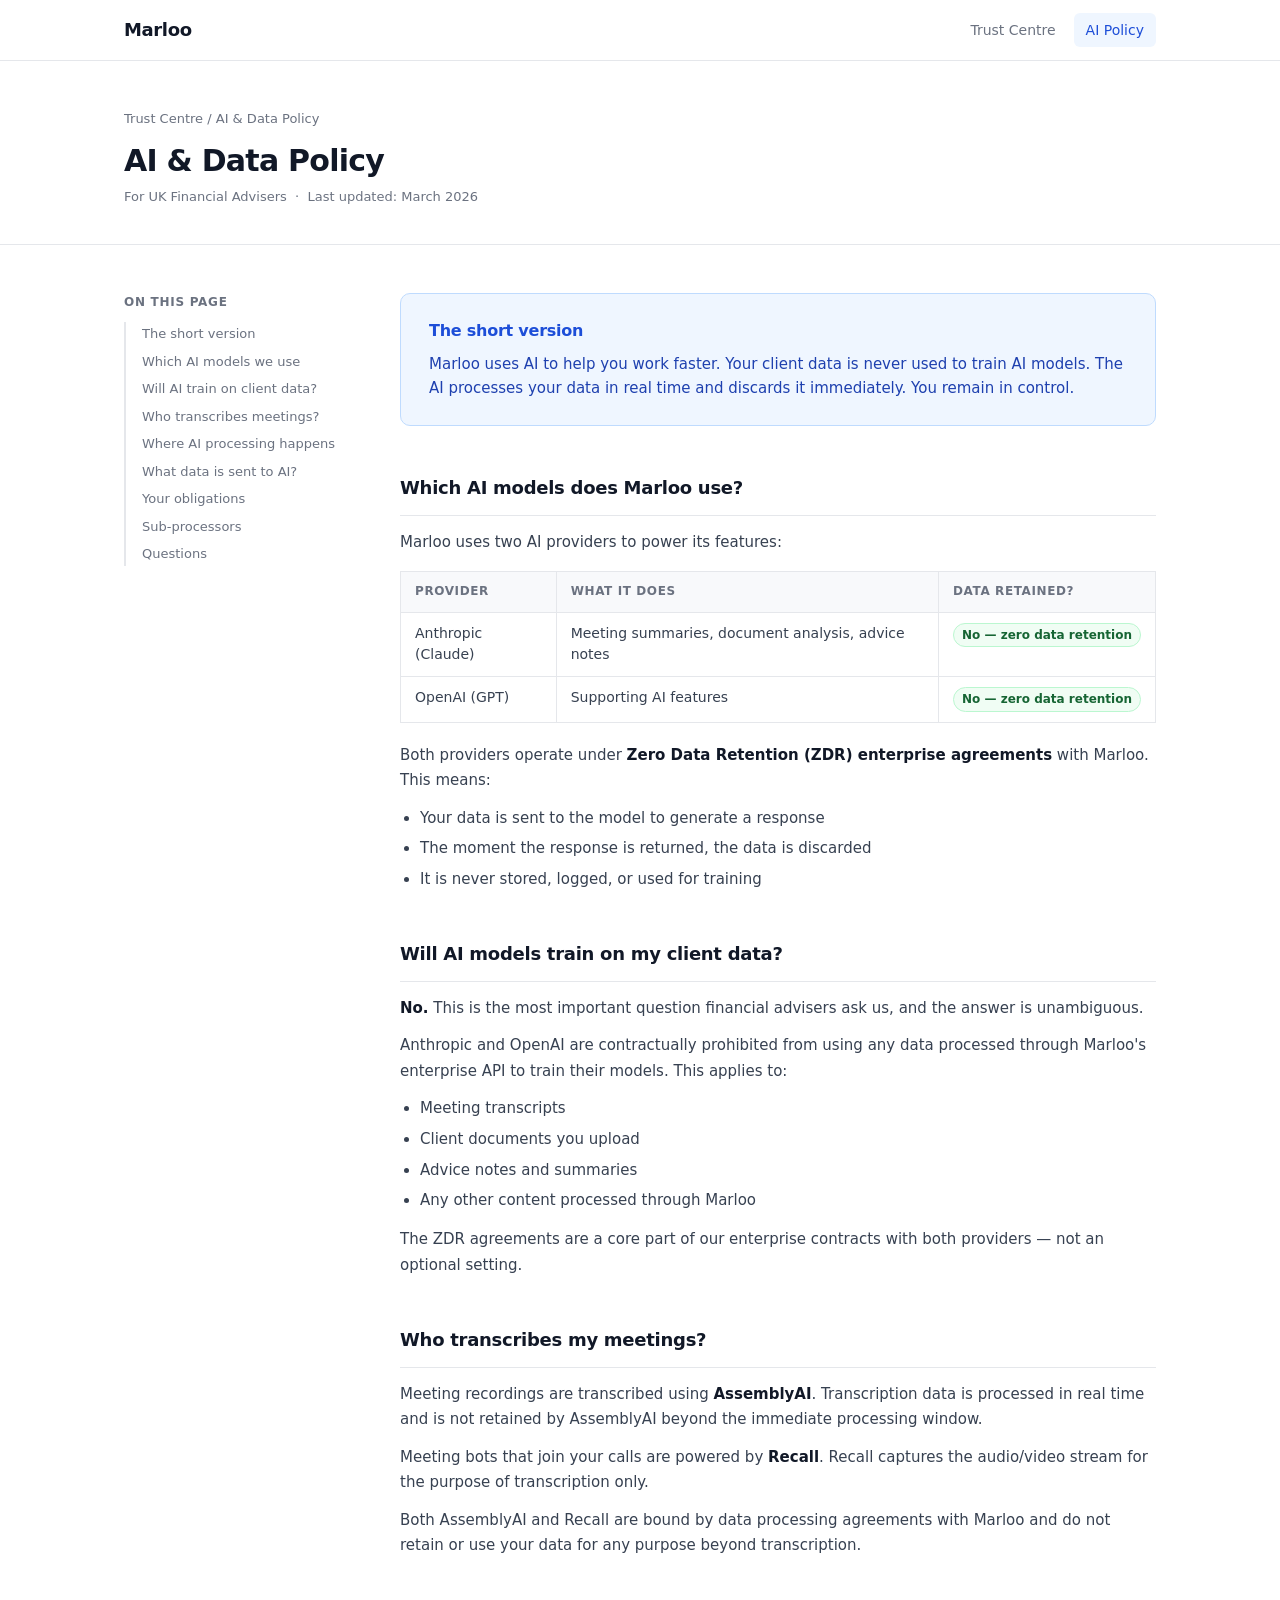
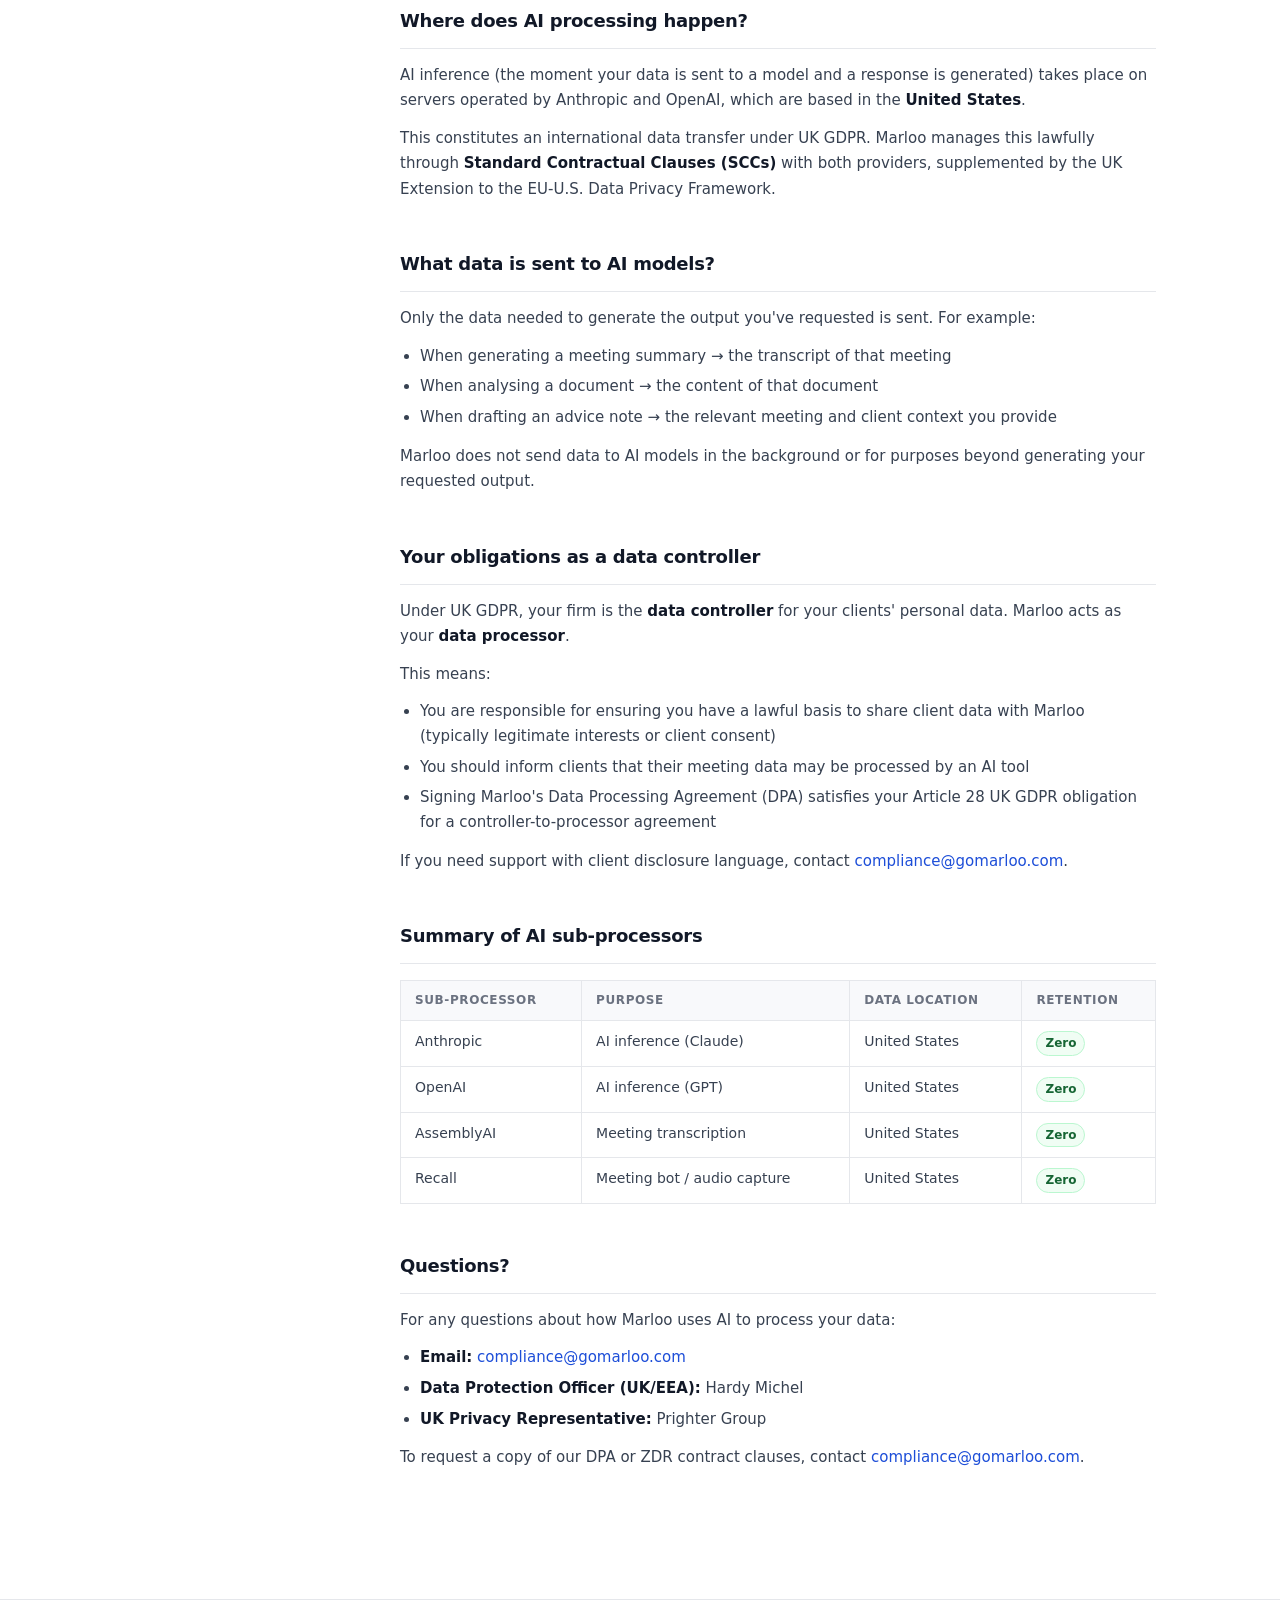
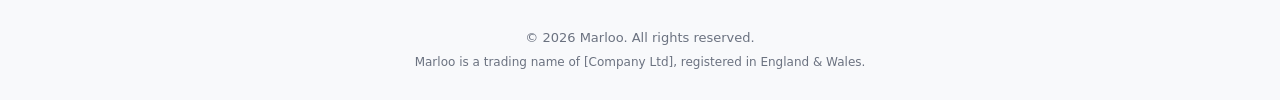
==== ai-policy.html @ f2e65c9a "Initial Trust Centre site" ====
<!DOCTYPE html>
<html lang="en">
<head>
  <meta charset="UTF-8">
  <meta name="viewport" content="width=device-width, initial-scale=1.0">
  <title>AI &amp; Data Policy — Marloo Trust Centre</title>
  <link rel="stylesheet" href="styles.css">
</head>
<body>

  <header>
    <div class="container">
      <div class="logo">Marloo</div>
      <nav>
        <a href="index.html">Trust Centre</a>
        <a href="ai-policy.html" class="active">AI Policy</a>
      </nav>
    </div>
  </header>

  <main>
    <section class="page-hero">
      <div class="container">
        <div class="breadcrumb"><a href="index.html">Trust Centre</a> / AI &amp; Data Policy</div>
        <h1>AI &amp; Data Policy</h1>
        <p class="page-meta">For UK Financial Advisers &nbsp;·&nbsp; Last updated: March 2026</p>
      </div>
    </section>

    <section class="policy-layout">
      <div class="container">

        <aside class="toc">
          <p class="toc-title">On this page</p>
          <ul>
            <li><a href="#short-version">The short version</a></li>
            <li><a href="#models">Which AI models we use</a></li>
            <li><a href="#training">Will AI train on client data?</a></li>
            <li><a href="#transcription">Who transcribes meetings?</a></li>
            <li><a href="#processing-location">Where AI processing happens</a></li>
            <li><a href="#data-sent">What data is sent to AI?</a></li>
            <li><a href="#obligations">Your obligations</a></li>
            <li><a href="#sub-processors">Sub-processors</a></li>
            <li><a href="#questions">Questions</a></li>
          </ul>
        </aside>

        <article class="policy-content">

          <div class="summary-box" id="short-version">
            <h2>The short version</h2>
            <p>Marloo uses AI to help you work faster. Your client data is never used to train AI models. The AI processes your data in real time and discards it immediately. You remain in control.</p>
          </div>

          <section id="models">
            <h2>Which AI models does Marloo use?</h2>
            <p>Marloo uses two AI providers to power its features:</p>
            <table>
              <thead>
                <tr>
                  <th>Provider</th>
                  <th>What it does</th>
                  <th>Data retained?</th>
                </tr>
              </thead>
              <tbody>
                <tr>
                  <td>Anthropic (Claude)</td>
                  <td>Meeting summaries, document analysis, advice notes</td>
                  <td><span class="tag tag--green">No — zero data retention</span></td>
                </tr>
                <tr>
                  <td>OpenAI (GPT)</td>
                  <td>Supporting AI features</td>
                  <td><span class="tag tag--green">No — zero data retention</span></td>
                </tr>
              </tbody>
            </table>
            <p>Both providers operate under <strong>Zero Data Retention (ZDR) enterprise agreements</strong> with Marloo. This means:</p>
            <ul>
              <li>Your data is sent to the model to generate a response</li>
              <li>The moment the response is returned, the data is discarded</li>
              <li>It is never stored, logged, or used for training</li>
            </ul>
          </section>

          <section id="training">
            <h2>Will AI models train on my client data?</h2>
            <p><strong>No.</strong> This is the most important question financial advisers ask us, and the answer is unambiguous.</p>
            <p>Anthropic and OpenAI are contractually prohibited from using any data processed through Marloo's enterprise API to train their models. This applies to:</p>
            <ul>
              <li>Meeting transcripts</li>
              <li>Client documents you upload</li>
              <li>Advice notes and summaries</li>
              <li>Any other content processed through Marloo</li>
            </ul>
            <p>The ZDR agreements are a core part of our enterprise contracts with both providers — not an optional setting.</p>
          </section>

          <section id="transcription">
            <h2>Who transcribes my meetings?</h2>
            <p>Meeting recordings are transcribed using <strong>AssemblyAI</strong>. Transcription data is processed in real time and is not retained by AssemblyAI beyond the immediate processing window.</p>
            <p>Meeting bots that join your calls are powered by <strong>Recall</strong>. Recall captures the audio/video stream for the purpose of transcription only.</p>
            <p>Both AssemblyAI and Recall are bound by data processing agreements with Marloo and do not retain or use your data for any purpose beyond transcription.</p>
          </section>

          <section id="processing-location">
            <h2>Where does AI processing happen?</h2>
            <p>AI inference (the moment your data is sent to a model and a response is generated) takes place on servers operated by Anthropic and OpenAI, which are based in the <strong>United States</strong>.</p>
            <p>This constitutes an international data transfer under UK GDPR. Marloo manages this lawfully through <strong>Standard Contractual Clauses (SCCs)</strong> with both providers, supplemented by the UK Extension to the EU-U.S. Data Privacy Framework.</p>
          </section>

          <section id="data-sent">
            <h2>What data is sent to AI models?</h2>
            <p>Only the data needed to generate the output you've requested is sent. For example:</p>
            <ul>
              <li>When generating a meeting summary → the transcript of that meeting</li>
              <li>When analysing a document → the content of that document</li>
              <li>When drafting an advice note → the relevant meeting and client context you provide</li>
            </ul>
            <p>Marloo does not send data to AI models in the background or for purposes beyond generating your requested output.</p>
          </section>

          <section id="obligations">
            <h2>Your obligations as a data controller</h2>
            <p>Under UK GDPR, your firm is the <strong>data controller</strong> for your clients' personal data. Marloo acts as your <strong>data processor</strong>.</p>
            <p>This means:</p>
            <ul>
              <li>You are responsible for ensuring you have a lawful basis to share client data with Marloo (typically legitimate interests or client consent)</li>
              <li>You should inform clients that their meeting data may be processed by an AI tool</li>
              <li>Signing Marloo's Data Processing Agreement (DPA) satisfies your Article 28 UK GDPR obligation for a controller-to-processor agreement</li>
            </ul>
            <p>If you need support with client disclosure language, contact <a href="mailto:compliance@gomarloo.com">compliance@gomarloo.com</a>.</p>
          </section>

          <section id="sub-processors">
            <h2>Summary of AI sub-processors</h2>
            <table>
              <thead>
                <tr>
                  <th>Sub-processor</th>
                  <th>Purpose</th>
                  <th>Data location</th>
                  <th>Retention</th>
                </tr>
              </thead>
              <tbody>
                <tr>
                  <td>Anthropic</td>
                  <td>AI inference (Claude)</td>
                  <td>United States</td>
                  <td><span class="tag tag--green">Zero</span></td>
                </tr>
                <tr>
                  <td>OpenAI</td>
                  <td>AI inference (GPT)</td>
                  <td>United States</td>
                  <td><span class="tag tag--green">Zero</span></td>
                </tr>
                <tr>
                  <td>AssemblyAI</td>
                  <td>Meeting transcription</td>
                  <td>United States</td>
                  <td><span class="tag tag--green">Zero</span></td>
                </tr>
                <tr>
                  <td>Recall</td>
                  <td>Meeting bot / audio capture</td>
                  <td>United States</td>
                  <td><span class="tag tag--green">Zero</span></td>
                </tr>
              </tbody>
            </table>
          </section>

          <section id="questions">
            <h2>Questions?</h2>
            <p>For any questions about how Marloo uses AI to process your data:</p>
            <ul>
              <li><strong>Email:</strong> <a href="mailto:compliance@gomarloo.com">compliance@gomarloo.com</a></li>
              <li><strong>Data Protection Officer (UK/EEA):</strong> Hardy Michel</li>
              <li><strong>UK Privacy Representative:</strong> Prighter Group</li>
            </ul>
            <p>To request a copy of our DPA or ZDR contract clauses, contact <a href="mailto:compliance@gomarloo.com">compliance@gomarloo.com</a>.</p>
          </section>

        </article>
      </div>
    </section>
  </main>

  <footer>
    <div class="container">
      <p>&copy; 2026 Marloo. All rights reserved.</p>
      <p class="footer-sub">Marloo is a trading name of [Company Ltd], registered in England &amp; Wales.</p>
    </div>
  </footer>

</body>
</html>
---- styles.css ----
/* ─── Reset & Base ─────────────────────────────────────────────────────── */

*, *::before, *::after { box-sizing: border-box; margin: 0; padding: 0; }

:root {
  --color-bg:          #ffffff;
  --color-surface:     #f8f9fb;
  --color-border:      #e5e7eb;
  --color-text:        #111827;
  --color-text-muted:  #6b7280;
  --color-accent:      #1d4ed8;
  --color-accent-light:#eff6ff;
  --color-green:       #166534;
  --color-green-bg:    #f0fdf4;
  --color-green-border:#bbf7d0;
  --font:              'Inter', system-ui, -apple-system, sans-serif;
  --radius:            10px;
  --shadow:            0 1px 3px rgba(0,0,0,.08), 0 1px 2px rgba(0,0,0,.05);
  --shadow-md:         0 4px 12px rgba(0,0,0,.08);
}

html { font-size: 16px; scroll-behavior: smooth; }

body {
  font-family: var(--font);
  color: var(--color-text);
  background: var(--color-bg);
  line-height: 1.6;
  -webkit-font-smoothing: antialiased;
}

a { color: var(--color-accent); text-decoration: none; }
a:hover { text-decoration: underline; }

/* ─── Layout ────────────────────────────────────────────────────────────── */

.container {
  max-width: 1080px;
  margin: 0 auto;
  padding: 0 24px;
}

/* ─── Header ────────────────────────────────────────────────────────────── */

header {
  position: sticky;
  top: 0;
  z-index: 100;
  background: rgba(255,255,255,.9);
  backdrop-filter: blur(8px);
  border-bottom: 1px solid var(--color-border);
}

header .container {
  display: flex;
  align-items: center;
  justify-content: space-between;
  height: 60px;
}

.logo {
  font-size: 1.125rem;
  font-weight: 700;
  letter-spacing: -.02em;
  color: var(--color-text);
}

nav {
  display: flex;
  gap: 6px;
}

nav a {
  font-size: .875rem;
  font-weight: 500;
  color: var(--color-text-muted);
  padding: 6px 12px;
  border-radius: 6px;
  transition: background .15s, color .15s;
  text-decoration: none;
}

nav a:hover { background: var(--color-surface); color: var(--color-text); }
nav a.active { color: var(--color-accent); background: var(--color-accent-light); }

/* ─── Hero (homepage) ───────────────────────────────────────────────────── */

.hero {
  padding: 80px 0 60px;
  border-bottom: 1px solid var(--color-border);
}

.hero h1 {
  font-size: 2.25rem;
  font-weight: 800;
  letter-spacing: -.03em;
  line-height: 1.2;
  margin-bottom: 14px;
}

.hero-sub {
  font-size: 1.0625rem;
  color: var(--color-text-muted);
  max-width: 520px;
  line-height: 1.65;
}

/* ─── Cards (homepage) ──────────────────────────────────────────────────── */

.cards { padding: 48px 0; }

.cards .container {
  display: grid;
  grid-template-columns: repeat(auto-fill, minmax(300px, 1fr));
  gap: 20px;
}

.card {
  display: flex;
  flex-direction: column;
  gap: 14px;
  padding: 28px;
  border: 1px solid var(--color-border);
  border-radius: var(--radius);
  background: var(--color-bg);
  transition: box-shadow .2s, border-color .2s;
  text-decoration: none;
  color: inherit;
  position: relative;
}

.card:not(.card--coming-soon):hover {
  box-shadow: var(--shadow-md);
  border-color: #c7d2fe;
  text-decoration: none;
}

.card--coming-soon {
  opacity: .6;
  cursor: default;
}

.card-icon {
  width: 48px;
  height: 48px;
  border-radius: 10px;
  background: var(--color-accent-light);
  display: flex;
  align-items: center;
  justify-content: center;
  color: var(--color-accent);
  flex-shrink: 0;
}

.card-body { flex: 1; }
.card-body h2 { font-size: 1rem; font-weight: 650; margin-bottom: 6px; display: flex; align-items: center; gap: 8px; }
.card-body p { font-size: .875rem; color: var(--color-text-muted); line-height: 1.55; }

.card-arrow {
  font-size: 1.25rem;
  color: var(--color-accent);
  align-self: flex-end;
}

.badge {
  font-size: .7rem;
  font-weight: 600;
  text-transform: uppercase;
  letter-spacing: .04em;
  background: var(--color-border);
  color: var(--color-text-muted);
  padding: 2px 7px;
  border-radius: 20px;
}

/* ─── Contact strip ─────────────────────────────────────────────────────── */

.contact-strip {
  background: var(--color-surface);
  border-top: 1px solid var(--color-border);
  padding: 24px 0;
}

.contact-strip p {
  font-size: .9rem;
  color: var(--color-text-muted);
  text-align: center;
}

/* ─── Page hero (inner pages) ───────────────────────────────────────────── */

.page-hero {
  padding: 48px 0 36px;
  border-bottom: 1px solid var(--color-border);
}

.breadcrumb {
  font-size: .8125rem;
  color: var(--color-text-muted);
  margin-bottom: 12px;
}

.breadcrumb a { color: var(--color-text-muted); }
.breadcrumb a:hover { color: var(--color-accent); }

.page-hero h1 {
  font-size: 1.875rem;
  font-weight: 800;
  letter-spacing: -.025em;
  line-height: 1.25;
  margin-bottom: 8px;
}

.page-meta {
  font-size: .8125rem;
  color: var(--color-text-muted);
}

/* ─── Policy layout ─────────────────────────────────────────────────────── */

.policy-layout { padding: 48px 0 80px; }

.policy-layout .container {
  display: grid;
  grid-template-columns: 220px 1fr;
  gap: 56px;
  align-items: start;
}

/* Table of contents */

.toc {
  position: sticky;
  top: 80px;
}

.toc-title {
  font-size: .75rem;
  font-weight: 700;
  text-transform: uppercase;
  letter-spacing: .06em;
  color: var(--color-text-muted);
  margin-bottom: 10px;
}

.toc ul {
  list-style: none;
  border-left: 2px solid var(--color-border);
  padding-left: 16px;
}

.toc li { margin-bottom: 4px; }

.toc a {
  font-size: .8125rem;
  color: var(--color-text-muted);
  text-decoration: none;
  line-height: 1.5;
  display: block;
  padding: 2px 0;
  transition: color .15s;
}

.toc a:hover { color: var(--color-accent); }

/* Policy content */

.policy-content section {
  margin-bottom: 48px;
}

.policy-content h2 {
  font-size: 1.125rem;
  font-weight: 700;
  letter-spacing: -.015em;
  margin-bottom: 14px;
  padding-bottom: 12px;
  border-bottom: 1px solid var(--color-border);
}

.policy-content p {
  font-size: .9375rem;
  color: #374151;
  line-height: 1.7;
  margin-bottom: 12px;
}

.policy-content ul {
  margin: 12px 0 14px 20px;
}

.policy-content li {
  font-size: .9375rem;
  color: #374151;
  line-height: 1.65;
  margin-bottom: 6px;
}

.policy-content strong { color: var(--color-text); }

/* Summary box */

.summary-box {
  background: var(--color-accent-light);
  border: 1px solid #bfdbfe;
  border-radius: var(--radius);
  padding: 24px 28px;
  margin-bottom: 48px;
}

.summary-box h2 {
  font-size: 1rem;
  font-weight: 700;
  border-bottom: none;
  padding-bottom: 0;
  margin-bottom: 8px;
  color: var(--color-accent);
}

.summary-box p {
  font-size: .9375rem;
  color: #1e40af;
  margin-bottom: 0;
  line-height: 1.65;
}

/* Tables */

table {
  width: 100%;
  border-collapse: collapse;
  margin: 16px 0 20px;
  font-size: .875rem;
}

th {
  text-align: left;
  font-size: .75rem;
  font-weight: 600;
  text-transform: uppercase;
  letter-spacing: .05em;
  color: var(--color-text-muted);
  padding: 10px 14px;
  background: var(--color-surface);
  border: 1px solid var(--color-border);
}

td {
  padding: 10px 14px;
  border: 1px solid var(--color-border);
  vertical-align: top;
  color: #374151;
  line-height: 1.55;
}

tr:hover td { background: var(--color-surface); }

/* Tags */

.tag {
  display: inline-block;
  font-size: .75rem;
  font-weight: 600;
  padding: 2px 8px;
  border-radius: 20px;
  white-space: nowrap;
}

.tag--green {
  color: var(--color-green);
  background: var(--color-green-bg);
  border: 1px solid var(--color-green-border);
}

/* ─── Footer ────────────────────────────────────────────────────────────── */

footer {
  background: var(--color-surface);
  border-top: 1px solid var(--color-border);
  padding: 28px 0;
  text-align: center;
}

footer p { font-size: .8125rem; color: var(--color-text-muted); }
footer .footer-sub { margin-top: 4px; font-size: .75rem; }

/* ─── Responsive ────────────────────────────────────────────────────────── */

@media (max-width: 768px) {
  .hero h1 { font-size: 1.75rem; }
  .page-hero h1 { font-size: 1.5rem; }

  .policy-layout .container {
    grid-template-columns: 1fr;
    gap: 32px;
  }

  .toc {
    position: static;
    background: var(--color-surface);
    border: 1px solid var(--color-border);
    border-radius: var(--radius);
    padding: 20px;
  }
}
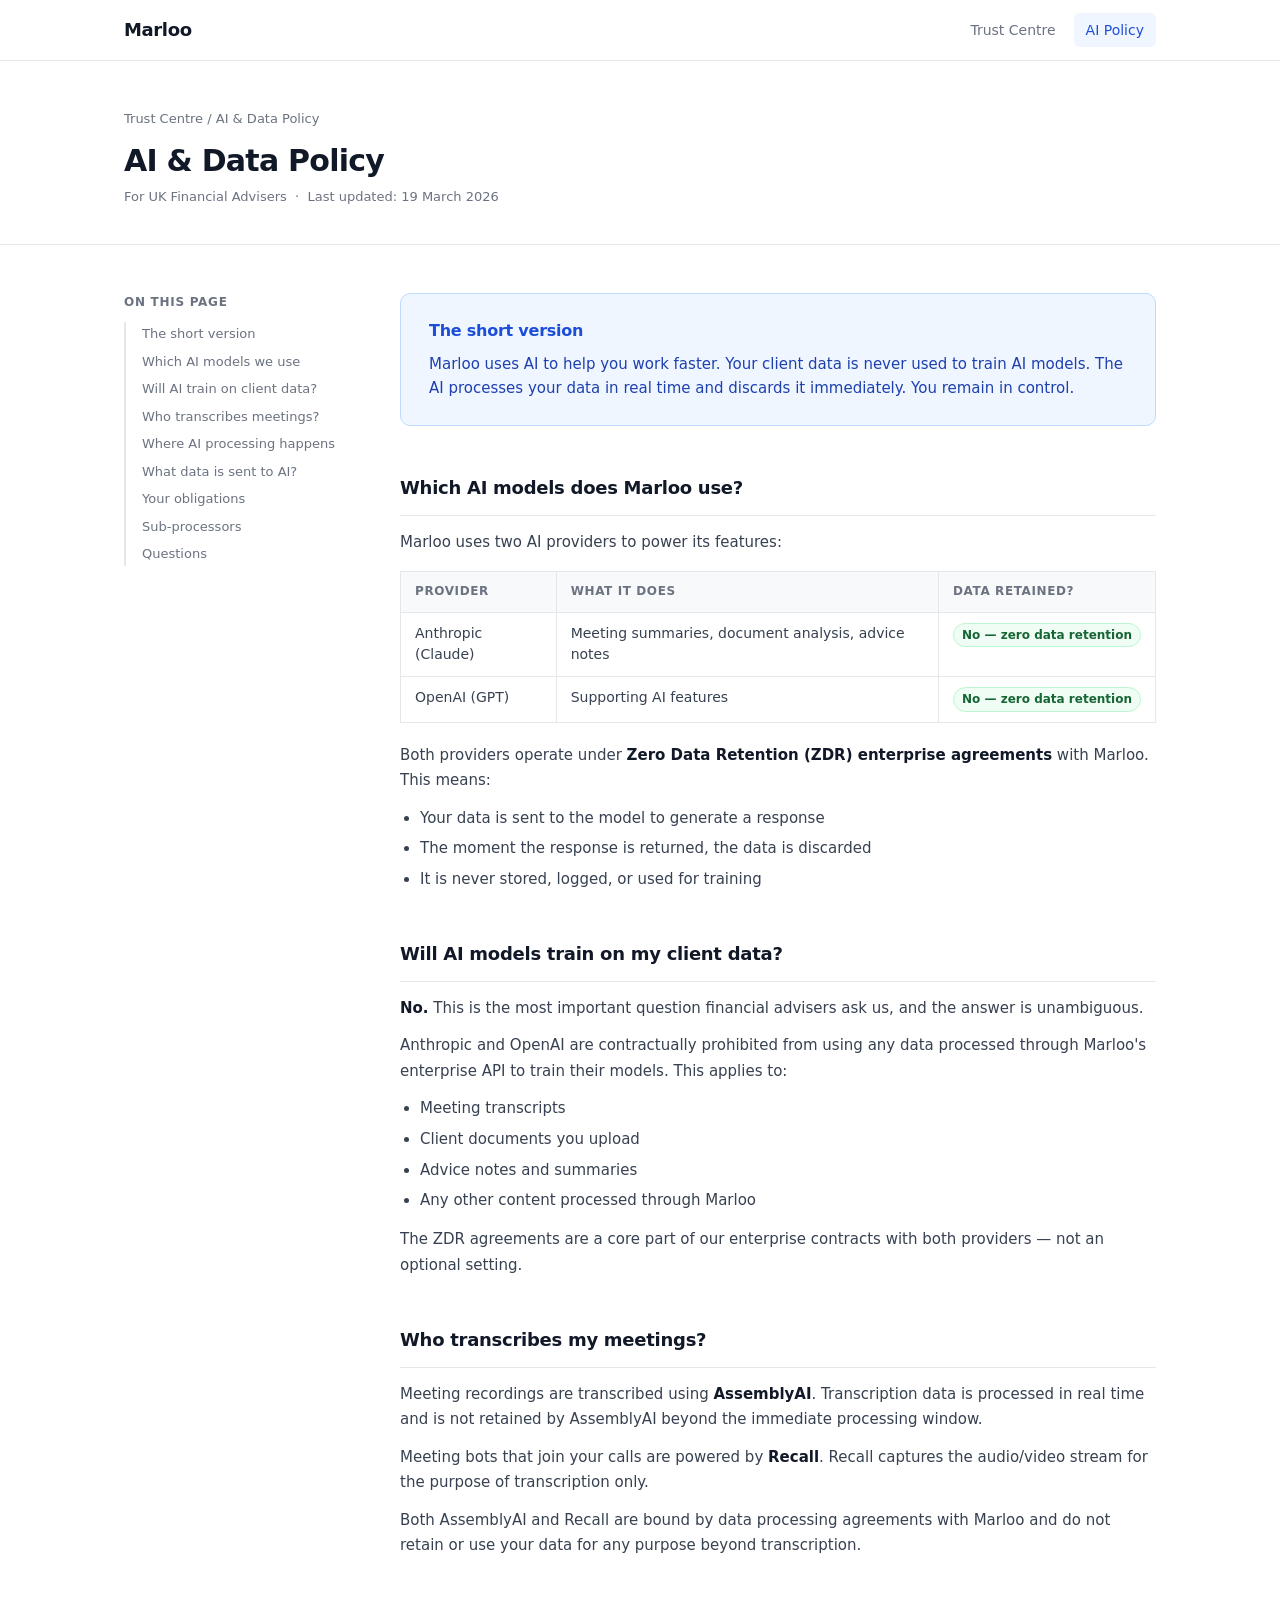
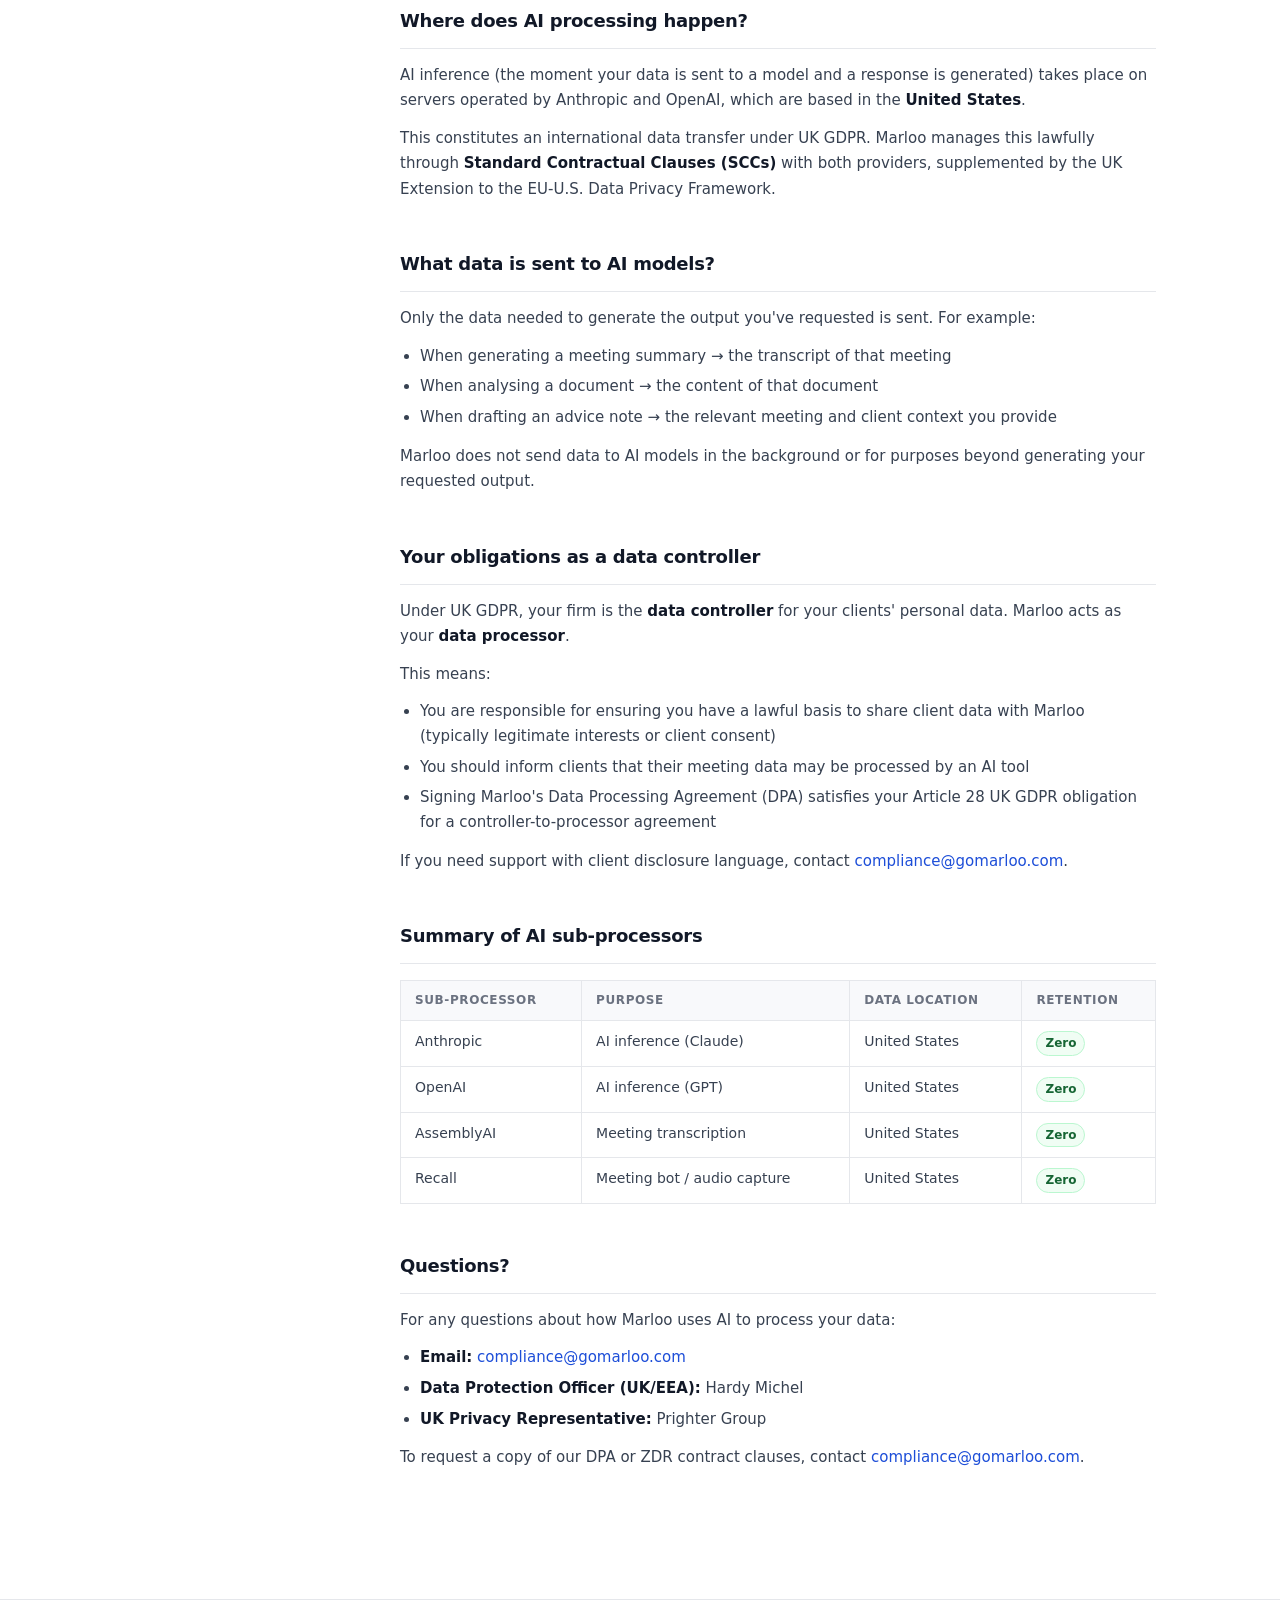
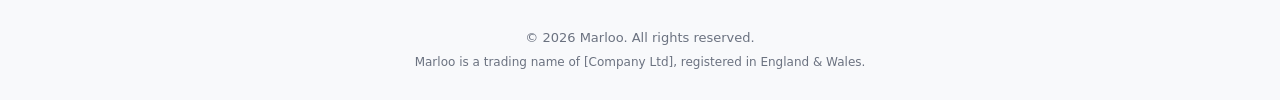
==== commit a7587c3c: "Update policy date to 19 March 2026" ====
--- a/ai-policy.html
+++ b/ai-policy.html
@@ -23,7 +23,7 @@
       <div class="container">
         <div class="breadcrumb"><a href="index.html">Trust Centre</a> / AI &amp; Data Policy</div>
         <h1>AI &amp; Data Policy</h1>
-        <p class="page-meta">For UK Financial Advisers &nbsp;·&nbsp; Last updated: March 2026</p>
+        <p class="page-meta">For UK Financial Advisers &nbsp;·&nbsp; Last updated: 19 March 2026</p>
       </div>
     </section>
 
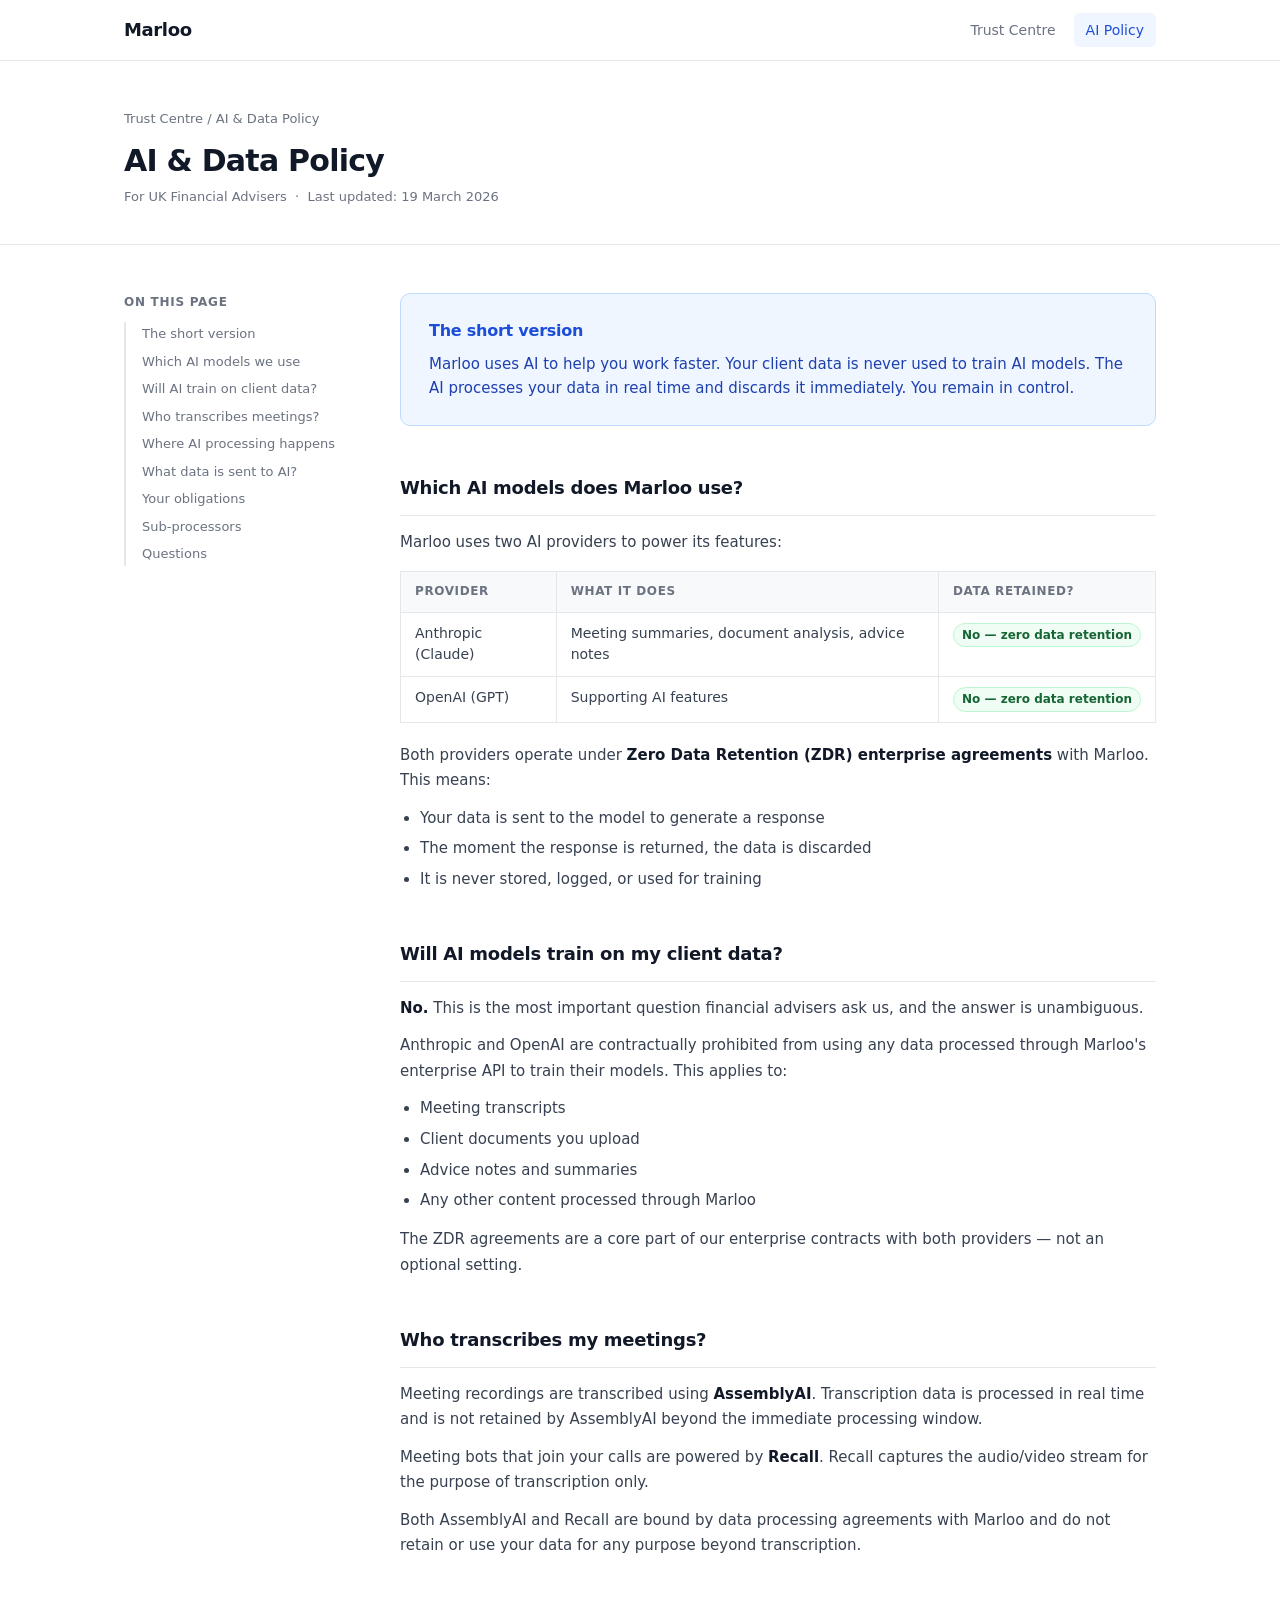
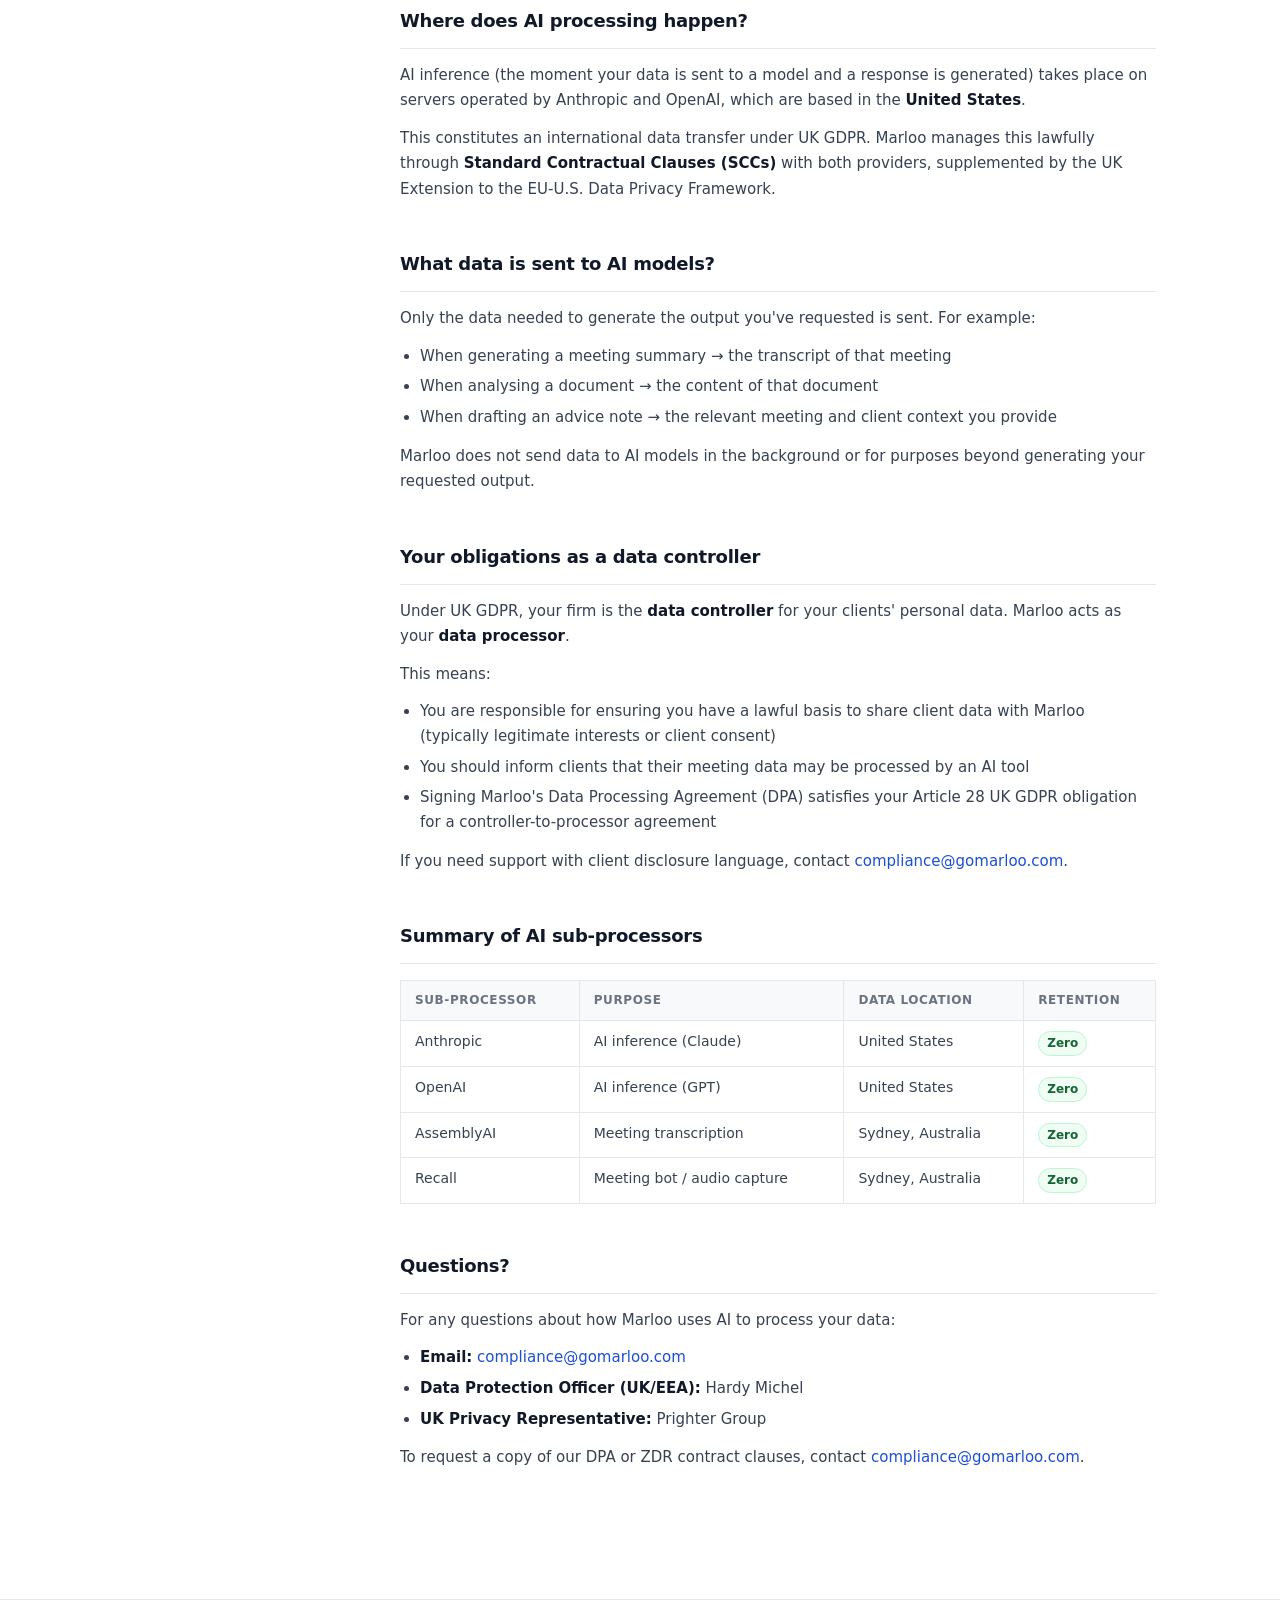
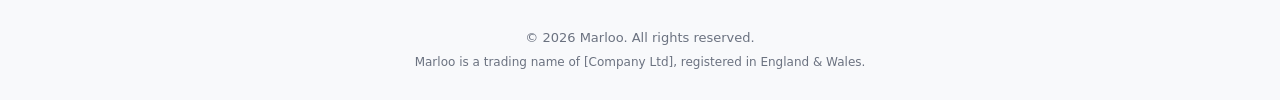
==== commit 6546aaff: "Update meeting data processing location to Sydney, Australia" ====
--- a/ai-policy.html
+++ b/ai-policy.html
@@ -160,13 +160,13 @@
                 <tr>
                   <td>AssemblyAI</td>
                   <td>Meeting transcription</td>
-                  <td>United States</td>
+                  <td>Sydney, Australia</td>
                   <td><span class="tag tag--green">Zero</span></td>
                 </tr>
                 <tr>
                   <td>Recall</td>
                   <td>Meeting bot / audio capture</td>
-                  <td>United States</td>
+                  <td>Sydney, Australia</td>
                   <td><span class="tag tag--green">Zero</span></td>
                 </tr>
               </tbody>
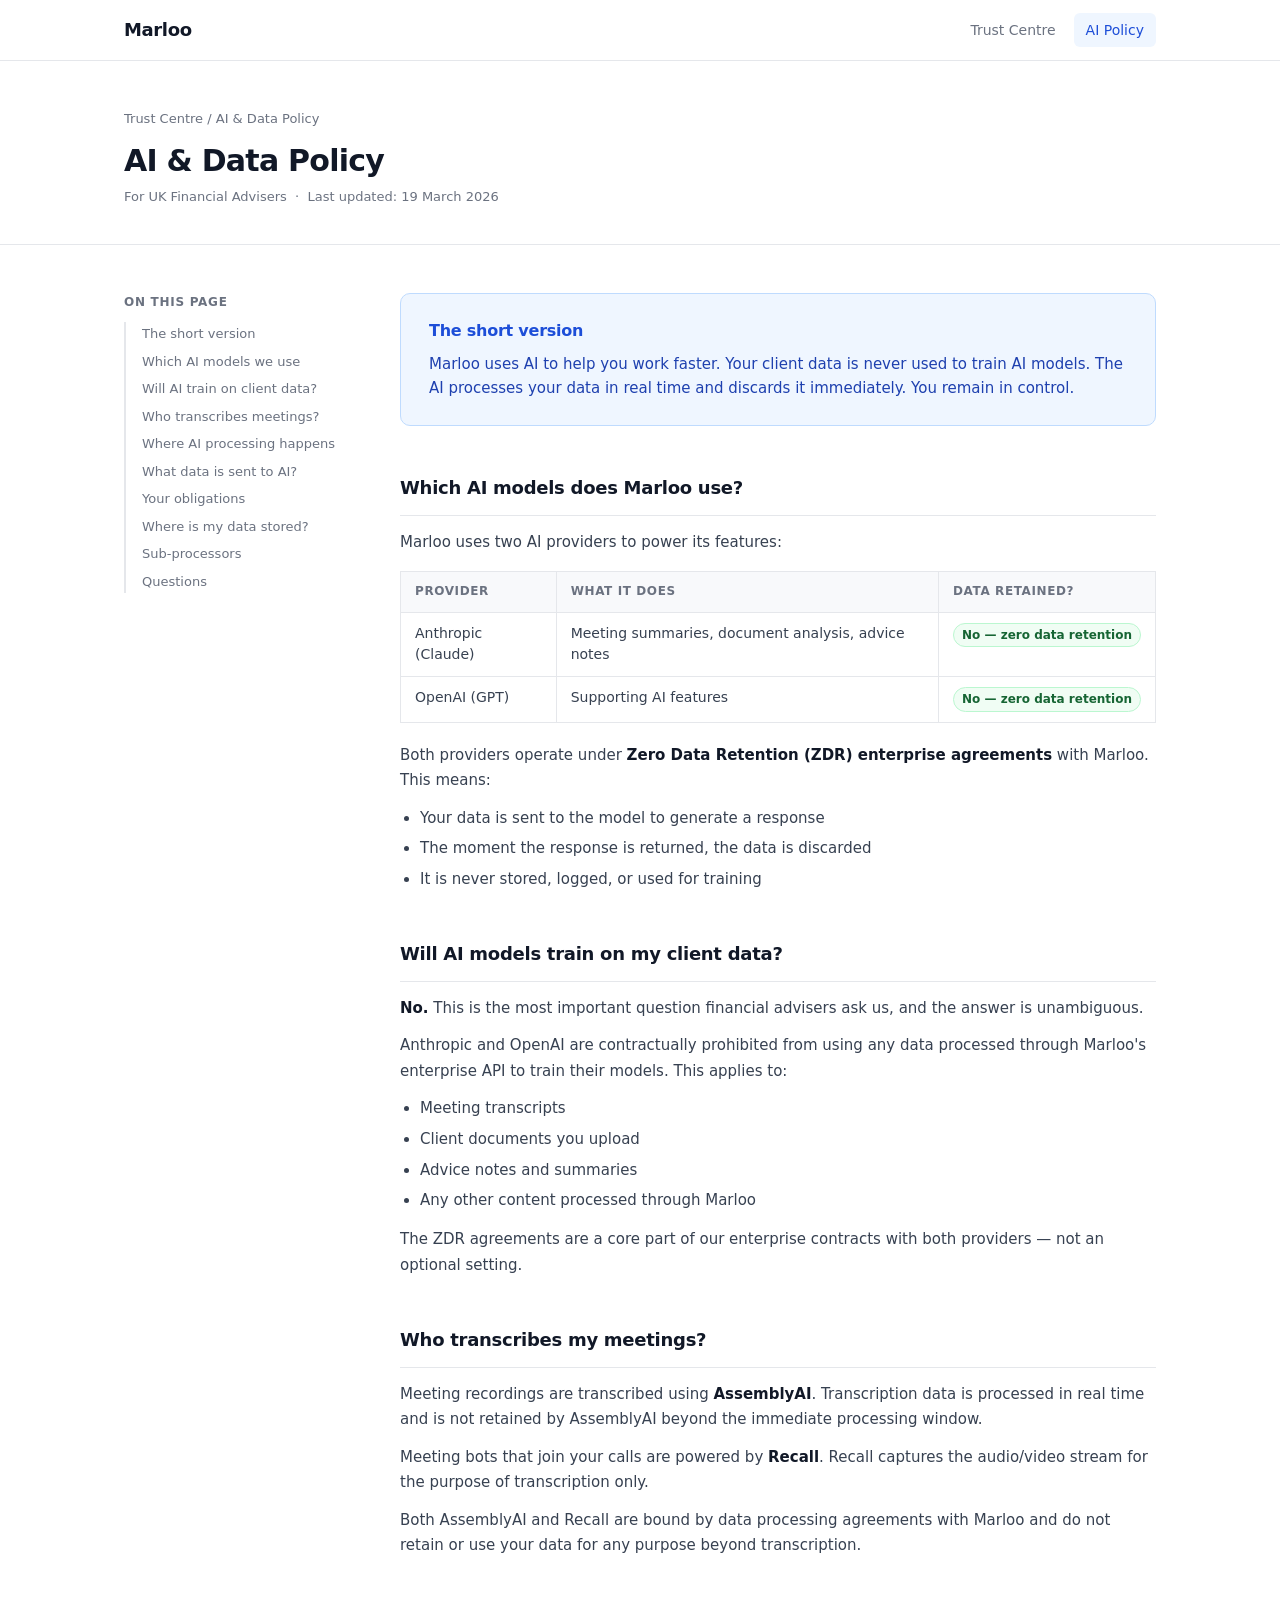
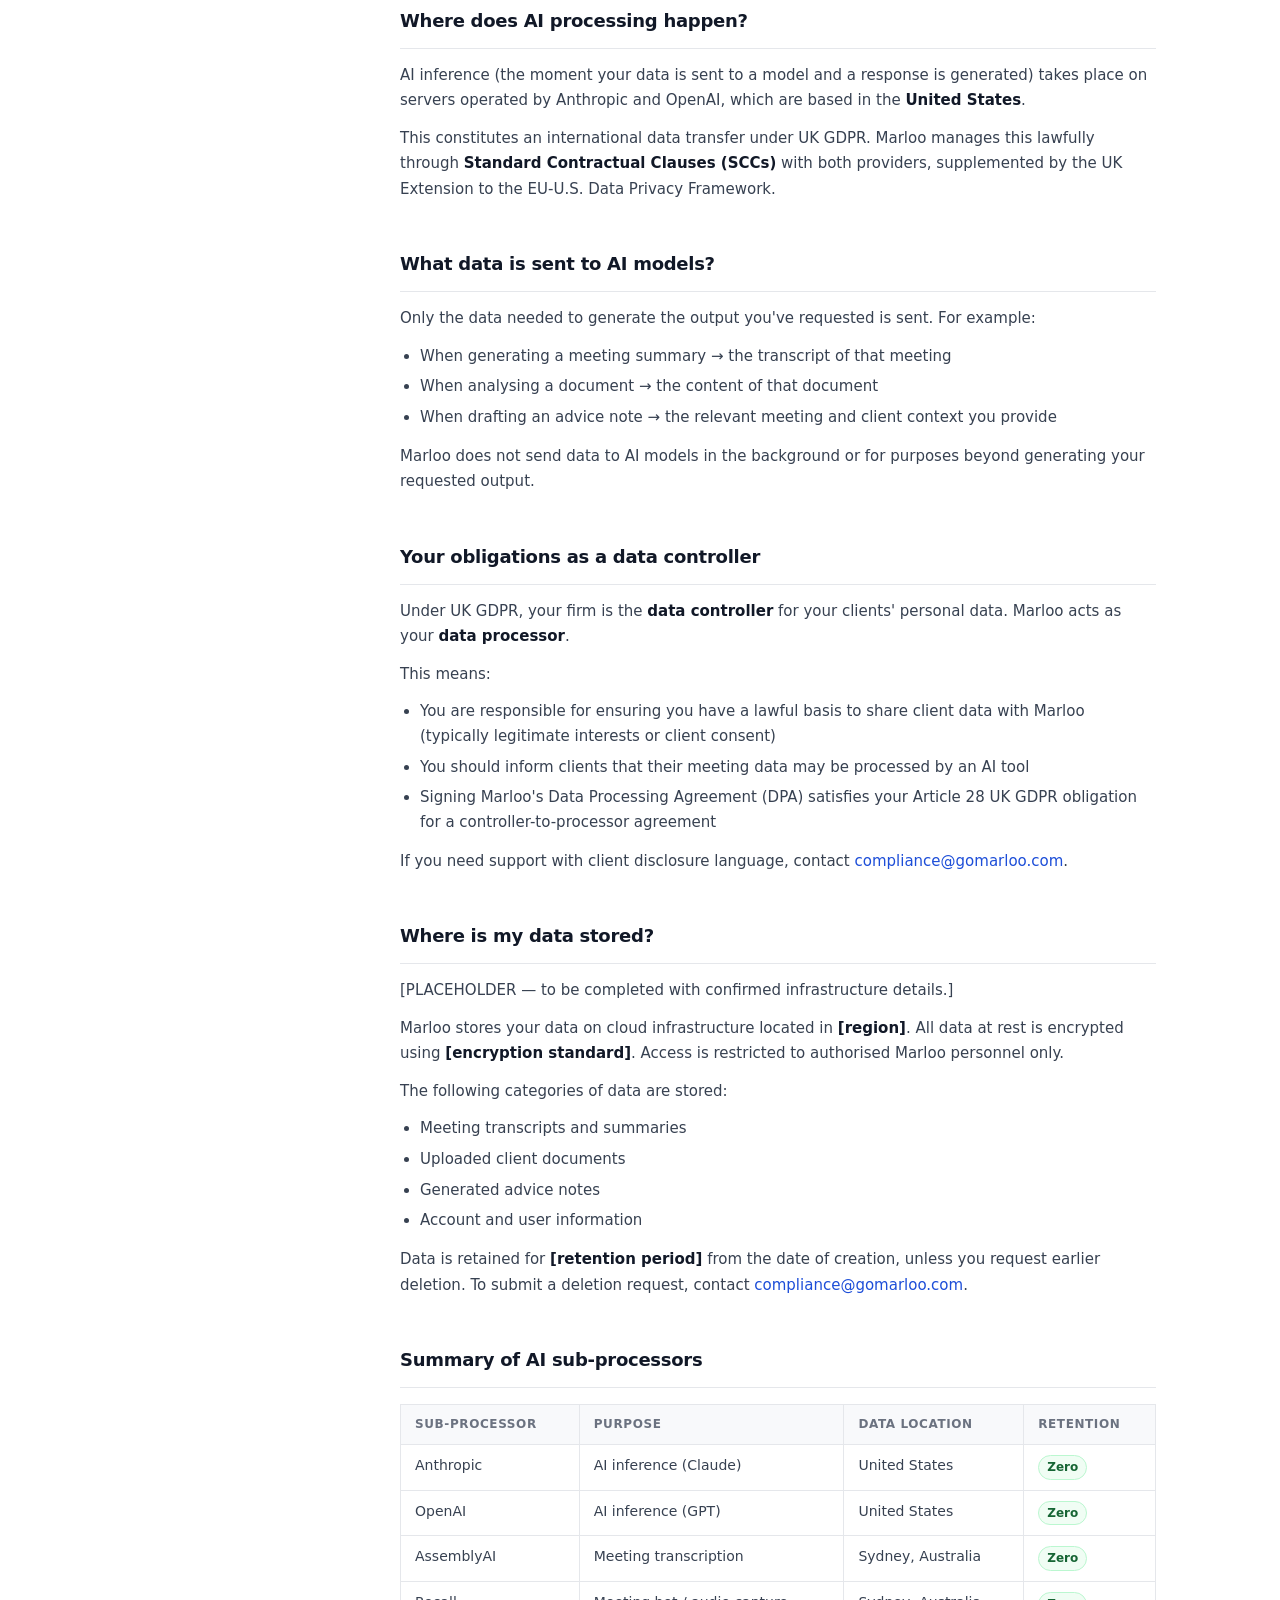
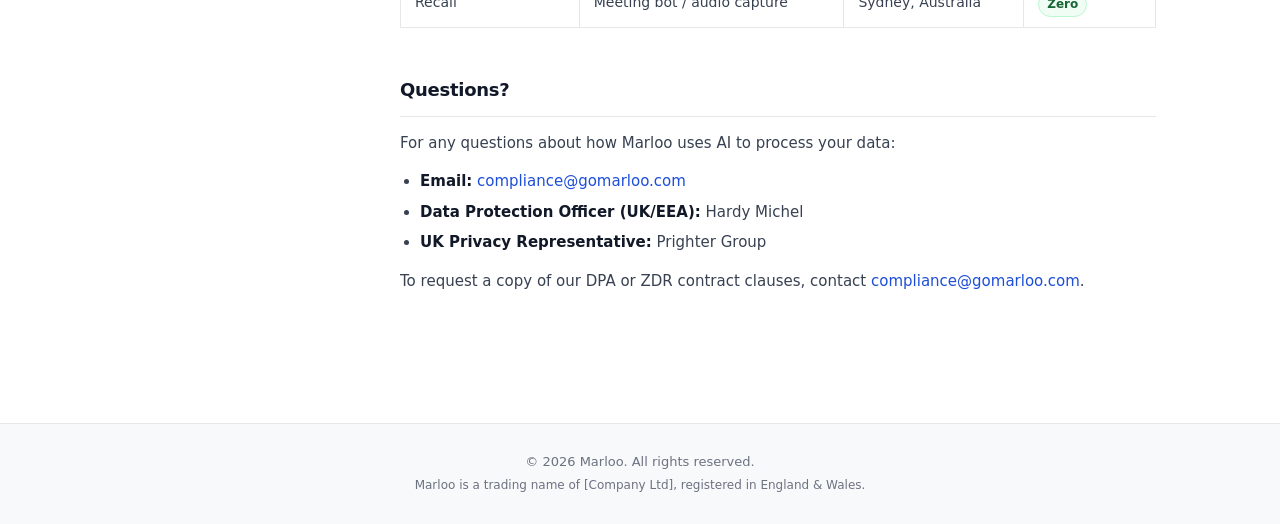
==== commit f38767e1: "Add placeholder section: Where is my data stored?" ====
--- a/ai-policy.html
+++ b/ai-policy.html
@@ -40,6 +40,7 @@
             <li><a href="#processing-location">Where AI processing happens</a></li>
             <li><a href="#data-sent">What data is sent to AI?</a></li>
             <li><a href="#obligations">Your obligations</a></li>
+            <li><a href="#data-storage">Where is my data stored?</a></li>
             <li><a href="#sub-processors">Sub-processors</a></li>
             <li><a href="#questions">Questions</a></li>
           </ul>
@@ -131,6 +132,20 @@
               <li>Signing Marloo's Data Processing Agreement (DPA) satisfies your Article 28 UK GDPR obligation for a controller-to-processor agreement</li>
             </ul>
             <p>If you need support with client disclosure language, contact <a href="mailto:compliance@gomarloo.com">compliance@gomarloo.com</a>.</p>
+          </section>
+
+          <section id="data-storage">
+            <h2>Where is my data stored?</h2>
+            <p>[PLACEHOLDER — to be completed with confirmed infrastructure details.]</p>
+            <p>Marloo stores your data on cloud infrastructure located in <strong>[region]</strong>. All data at rest is encrypted using <strong>[encryption standard]</strong>. Access is restricted to authorised Marloo personnel only.</p>
+            <p>The following categories of data are stored:</p>
+            <ul>
+              <li>Meeting transcripts and summaries</li>
+              <li>Uploaded client documents</li>
+              <li>Generated advice notes</li>
+              <li>Account and user information</li>
+            </ul>
+            <p>Data is retained for <strong>[retention period]</strong> from the date of creation, unless you request earlier deletion. To submit a deletion request, contact <a href="mailto:compliance@gomarloo.com">compliance@gomarloo.com</a>.</p>
           </section>
 
           <section id="sub-processors">
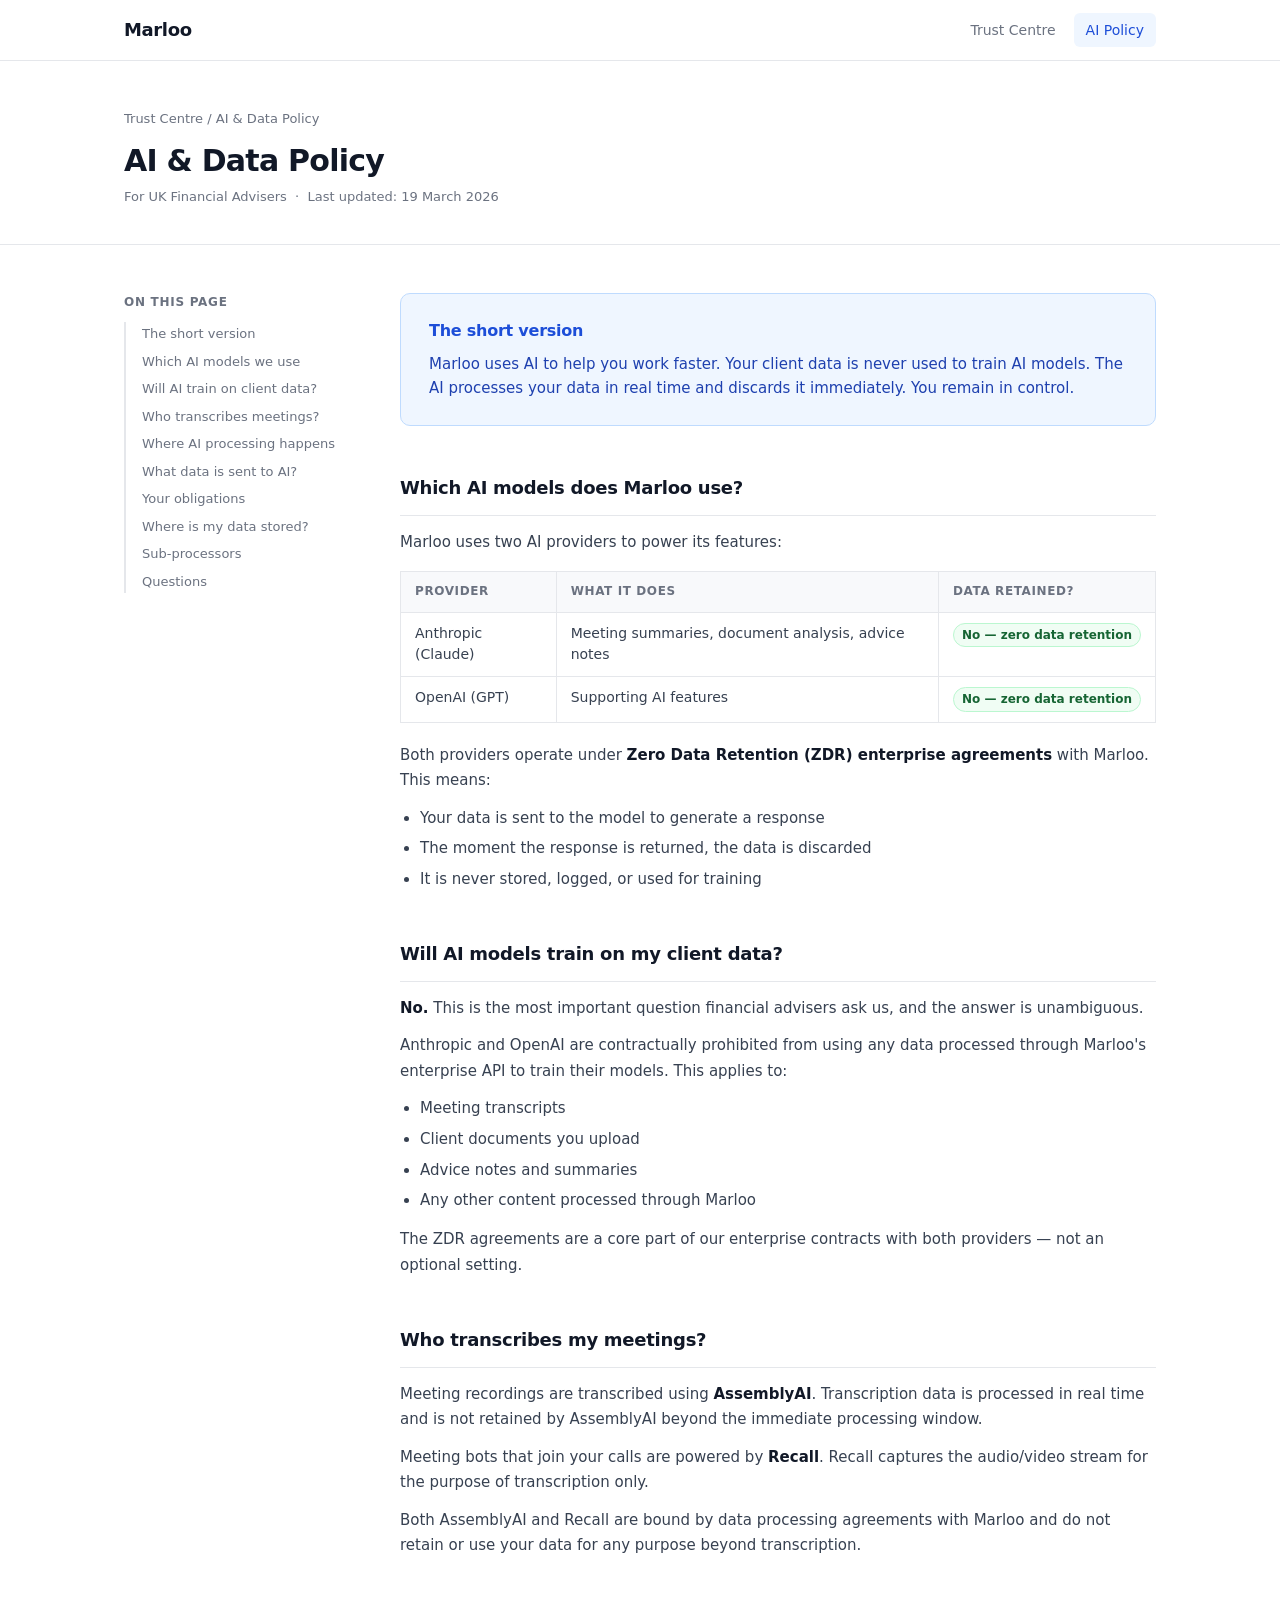
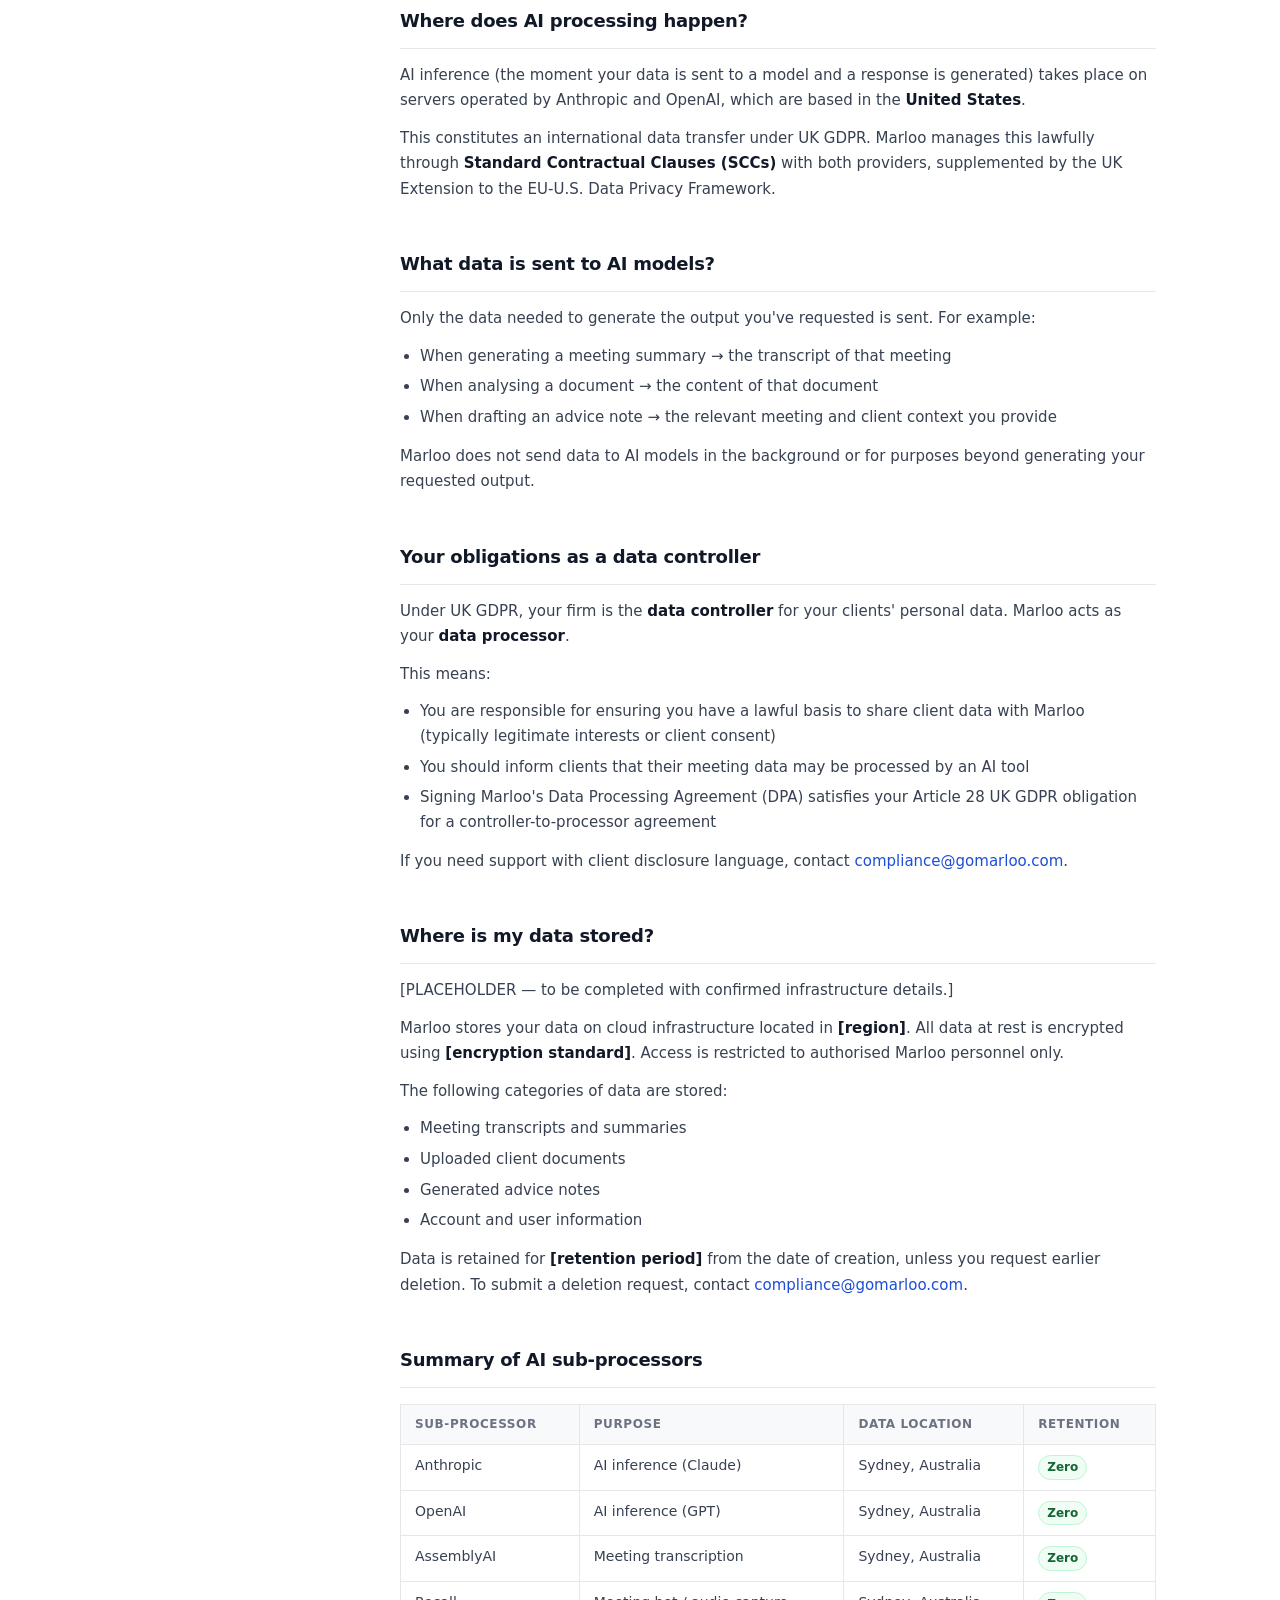
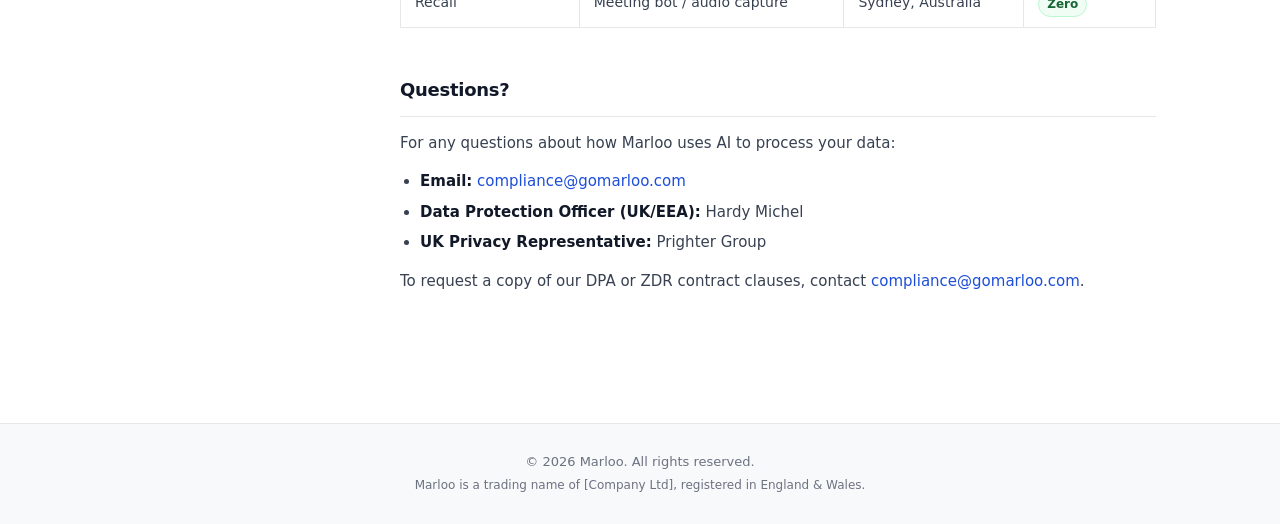
==== commit 5e1b42c7: "Fix: update Anthropic and OpenAI data location to Sydney, Australia" ====
--- a/ai-policy.html
+++ b/ai-policy.html
@@ -163,13 +163,13 @@
                 <tr>
                   <td>Anthropic</td>
                   <td>AI inference (Claude)</td>
-                  <td>United States</td>
+                  <td>Sydney, Australia</td>
                   <td><span class="tag tag--green">Zero</span></td>
                 </tr>
                 <tr>
                   <td>OpenAI</td>
                   <td>AI inference (GPT)</td>
-                  <td>United States</td>
+                  <td>Sydney, Australia</td>
                   <td><span class="tag tag--green">Zero</span></td>
                 </tr>
                 <tr>
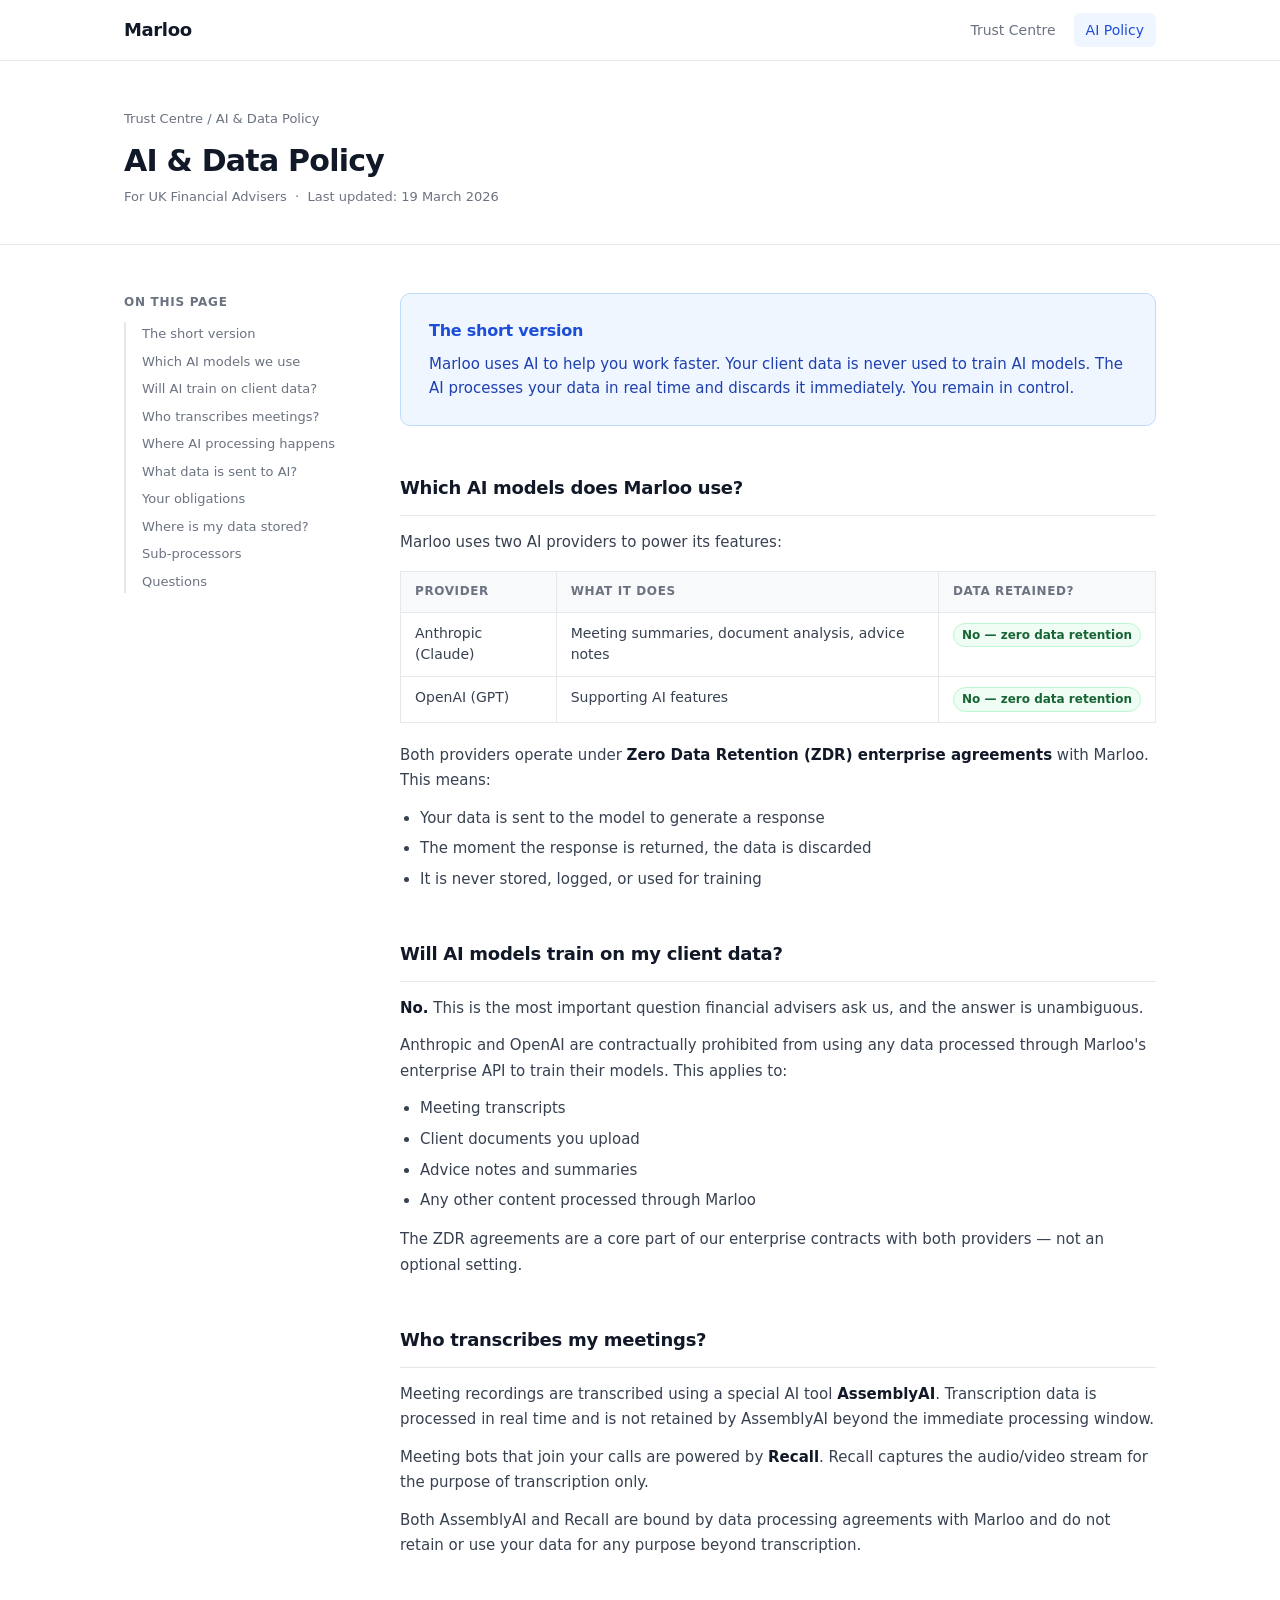
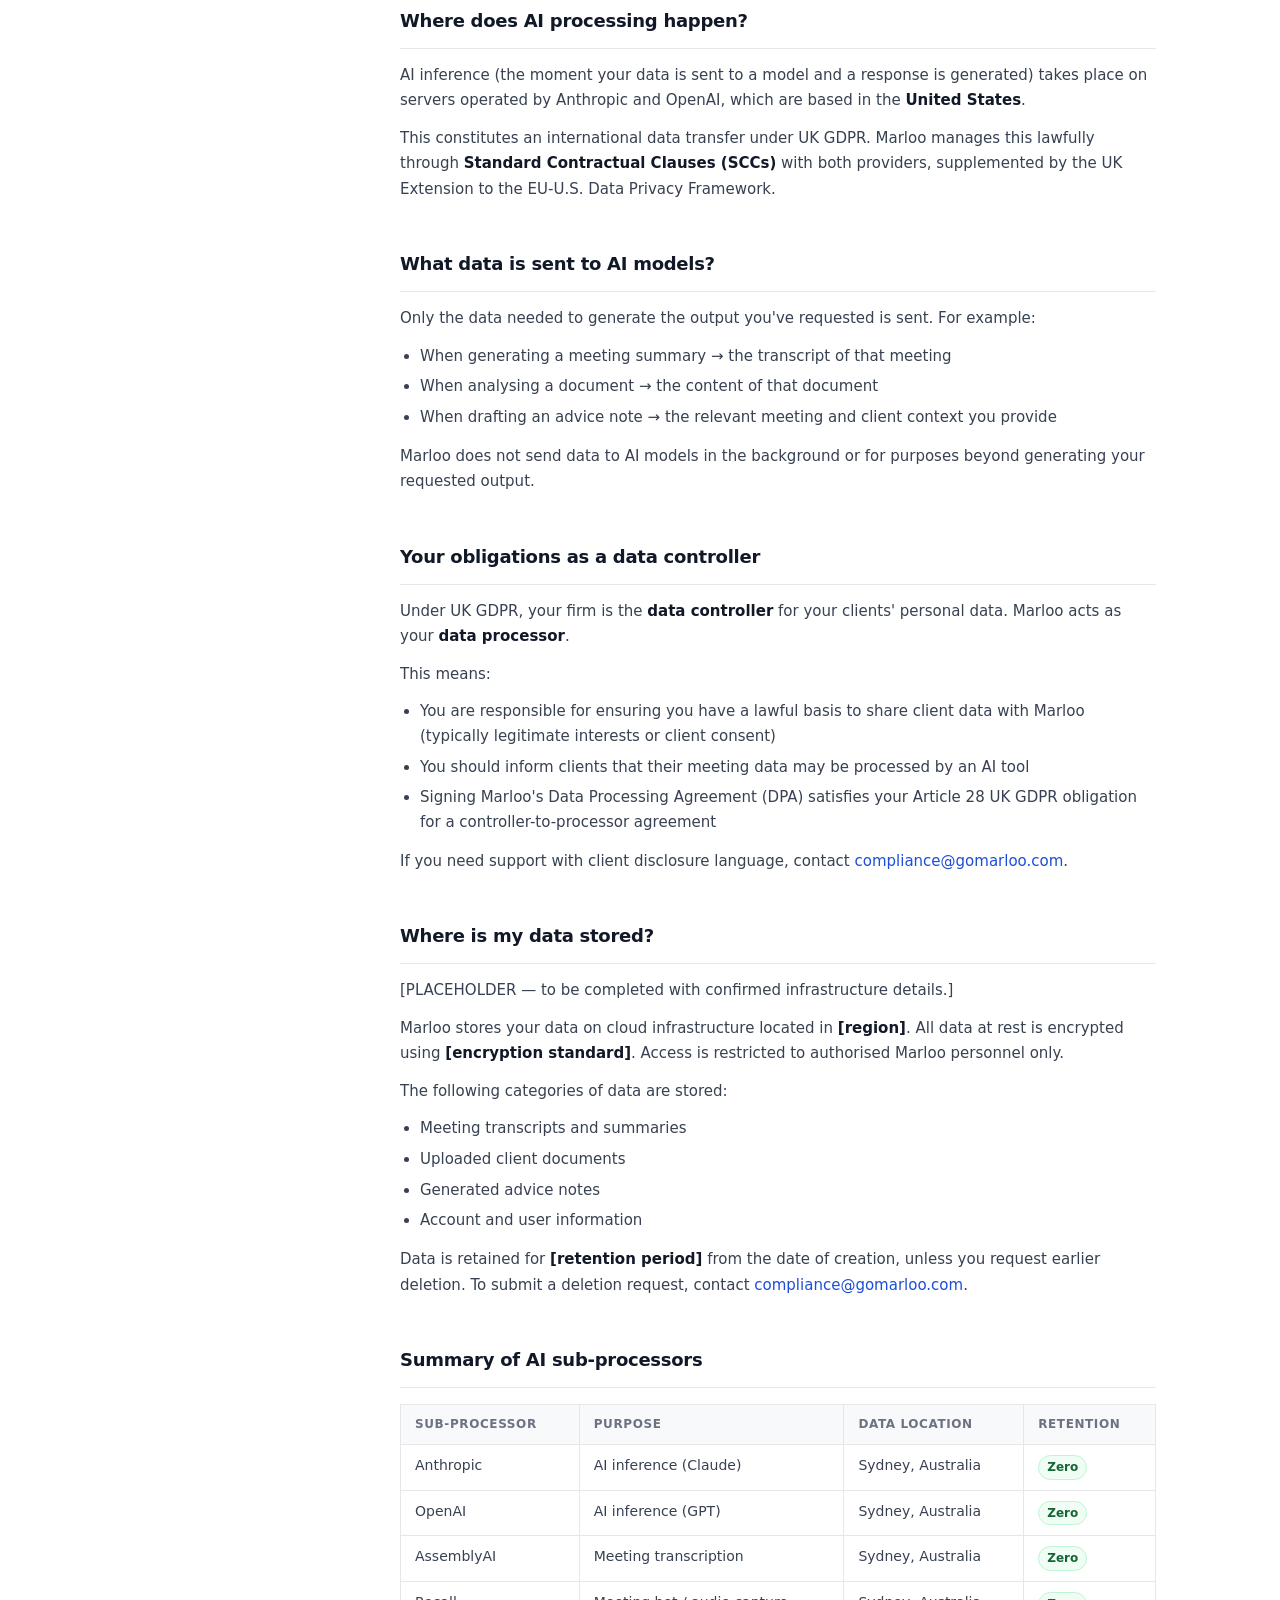
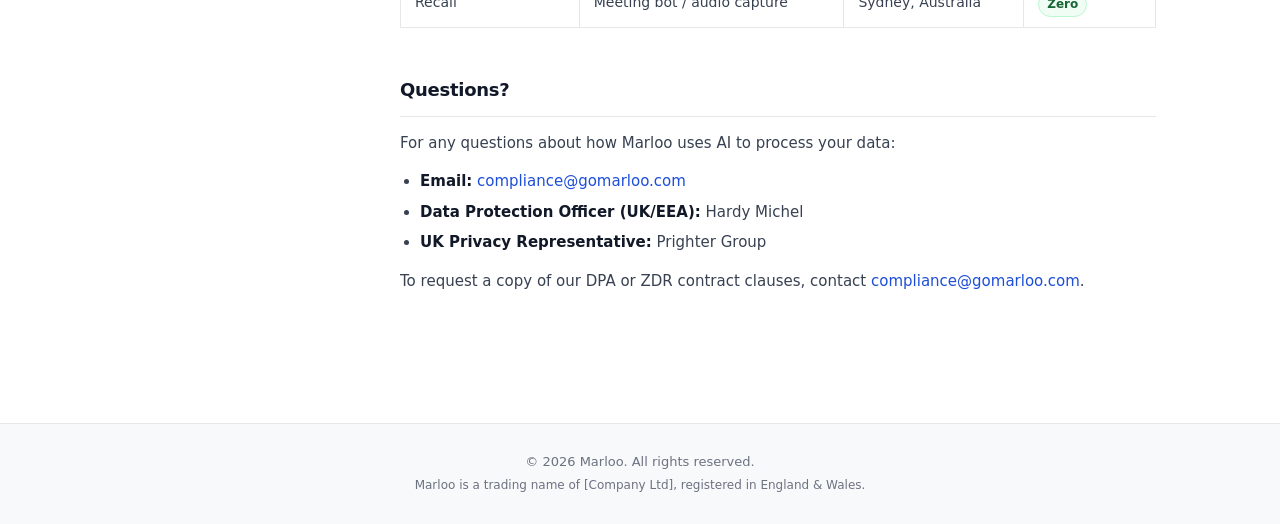
==== commit 9484d3da: "Update ai-policy.html" ====
--- a/ai-policy.html
+++ b/ai-policy.html
@@ -100,7 +100,7 @@
 
           <section id="transcription">
             <h2>Who transcribes my meetings?</h2>
-            <p>Meeting recordings are transcribed using <strong>AssemblyAI</strong>. Transcription data is processed in real time and is not retained by AssemblyAI beyond the immediate processing window.</p>
+            <p>Meeting recordings are transcribed using a special AI tool <strong>AssemblyAI</strong>. Transcription data is processed in real time and is not retained by AssemblyAI beyond the immediate processing window.</p>
             <p>Meeting bots that join your calls are powered by <strong>Recall</strong>. Recall captures the audio/video stream for the purpose of transcription only.</p>
             <p>Both AssemblyAI and Recall are bound by data processing agreements with Marloo and do not retain or use your data for any purpose beyond transcription.</p>
           </section>
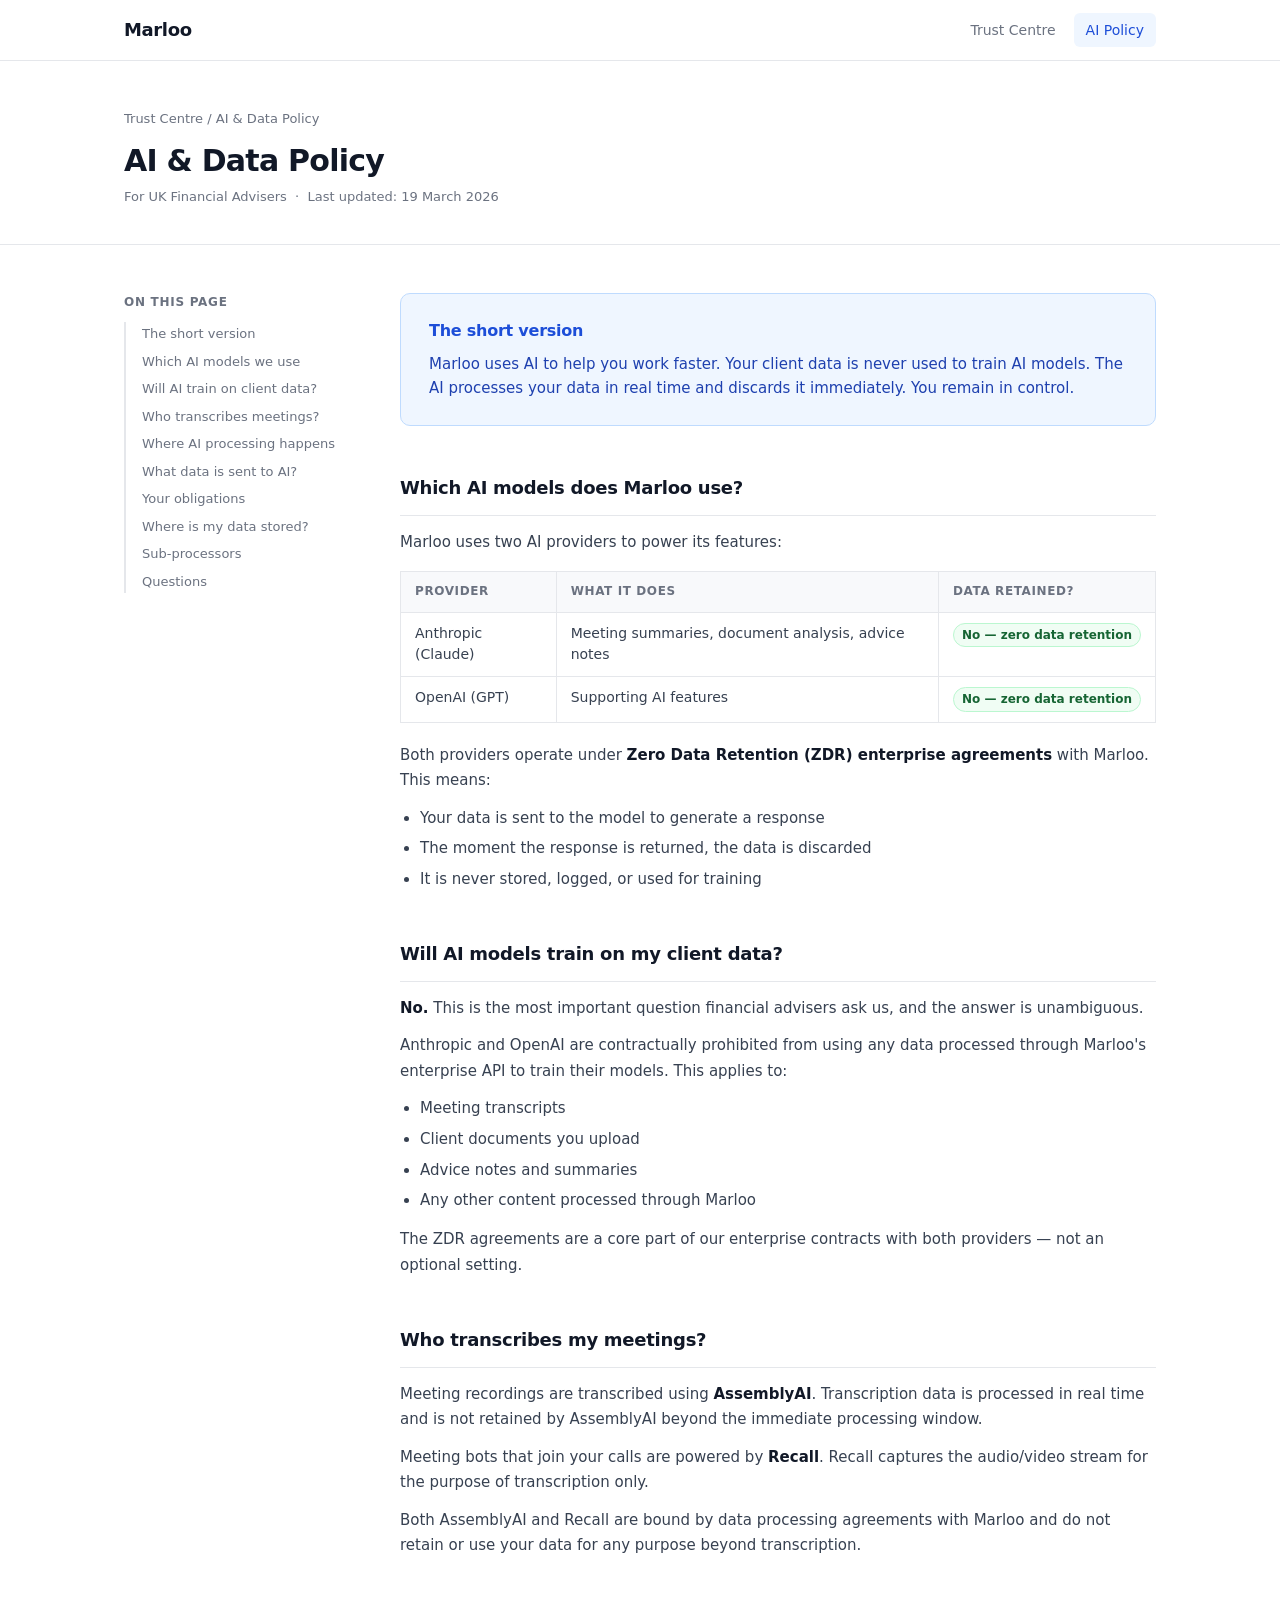
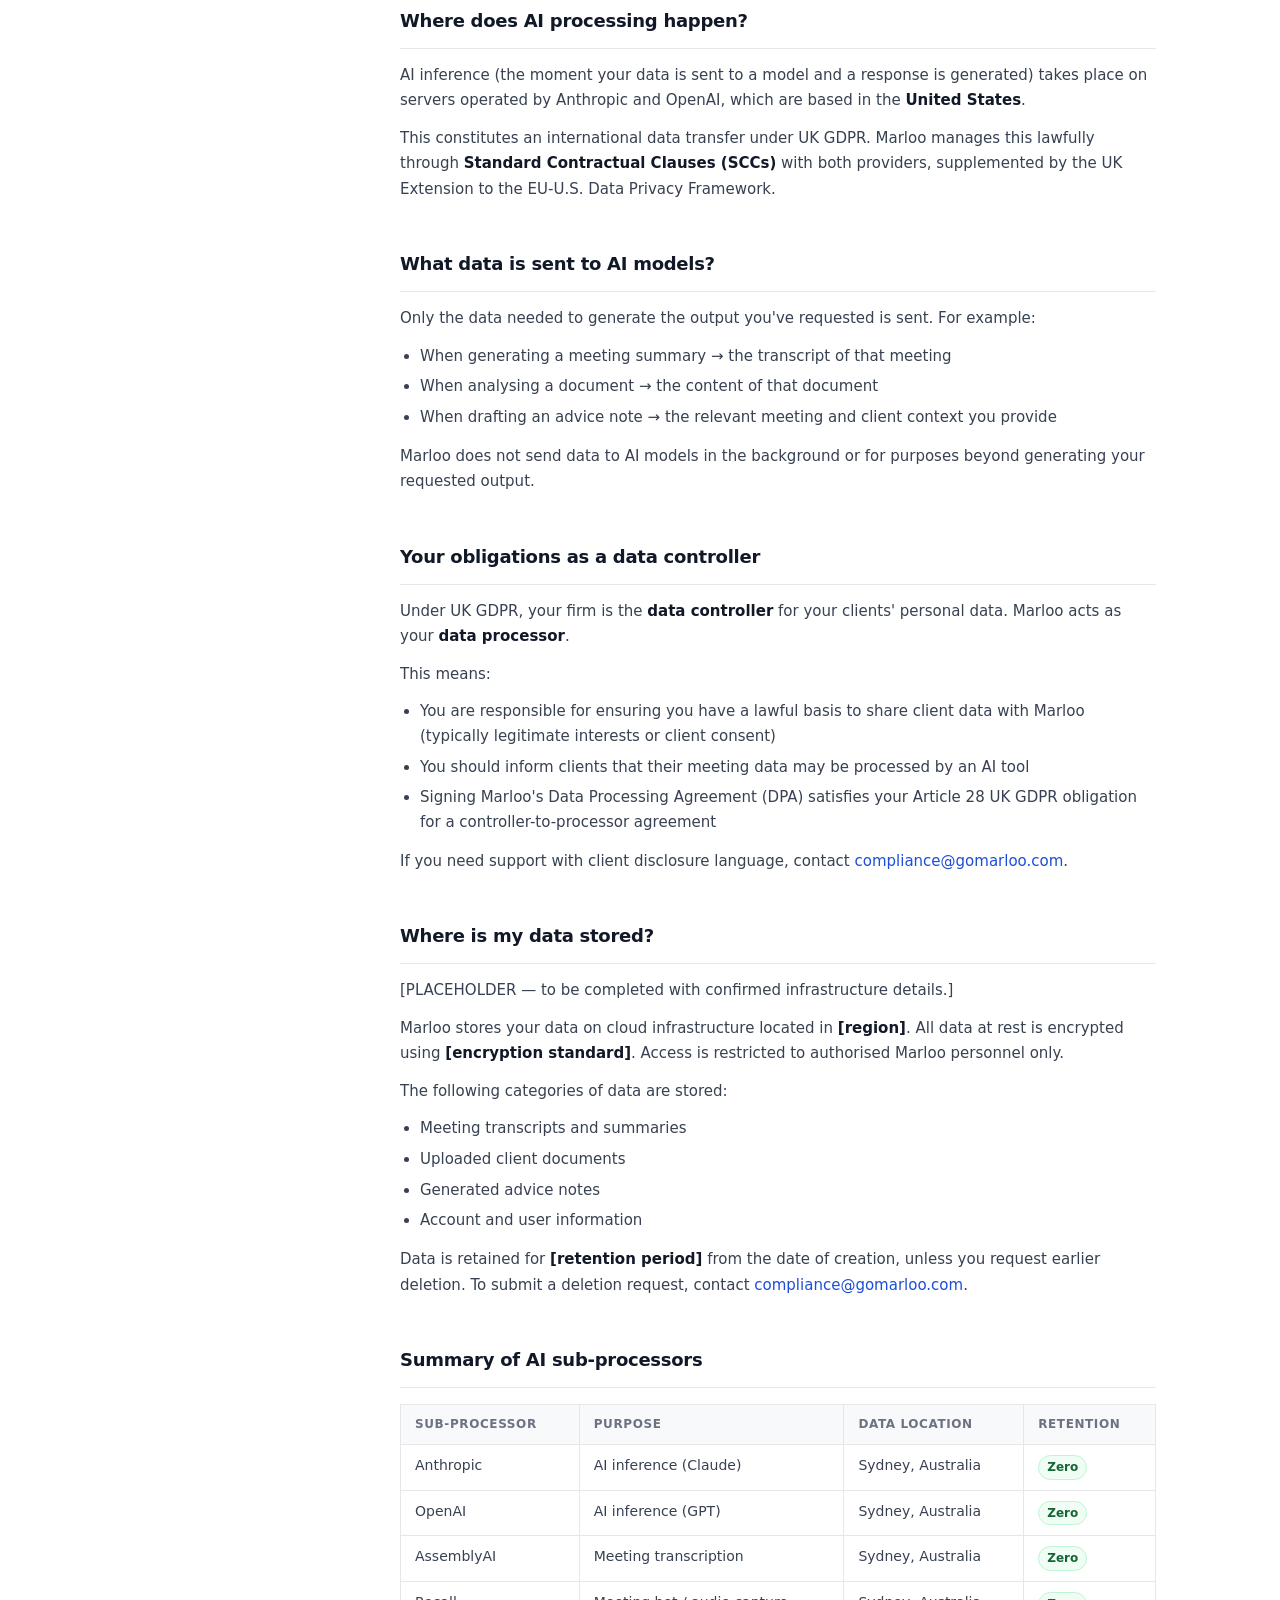
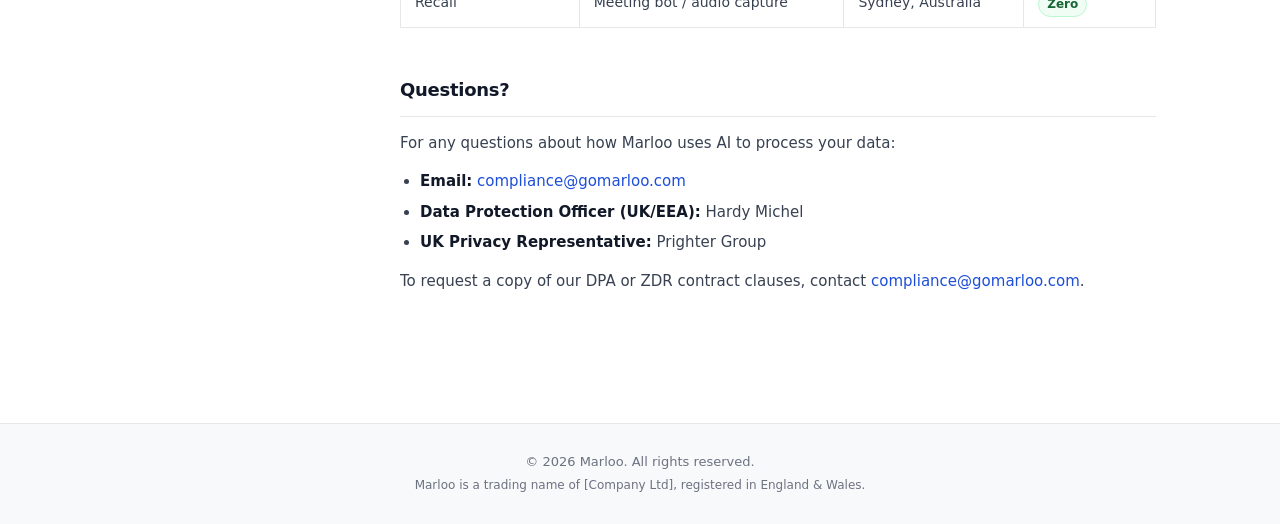
==== commit be3fdc79: "Update ai-policy.html Just a minor wording update to the where is my data stored section" ====
--- a/ai-policy.html
+++ b/ai-policy.html
@@ -100,7 +100,7 @@
 
           <section id="transcription">
             <h2>Who transcribes my meetings?</h2>
-            <p>Meeting recordings are transcribed using a special AI tool <strong>AssemblyAI</strong>. Transcription data is processed in real time and is not retained by AssemblyAI beyond the immediate processing window.</p>
+            <p>Meeting recordings are transcribed using <strong>AssemblyAI</strong>. Transcription data is processed in real time and is not retained by AssemblyAI beyond the immediate processing window.</p>
             <p>Meeting bots that join your calls are powered by <strong>Recall</strong>. Recall captures the audio/video stream for the purpose of transcription only.</p>
             <p>Both AssemblyAI and Recall are bound by data processing agreements with Marloo and do not retain or use your data for any purpose beyond transcription.</p>
           </section>
